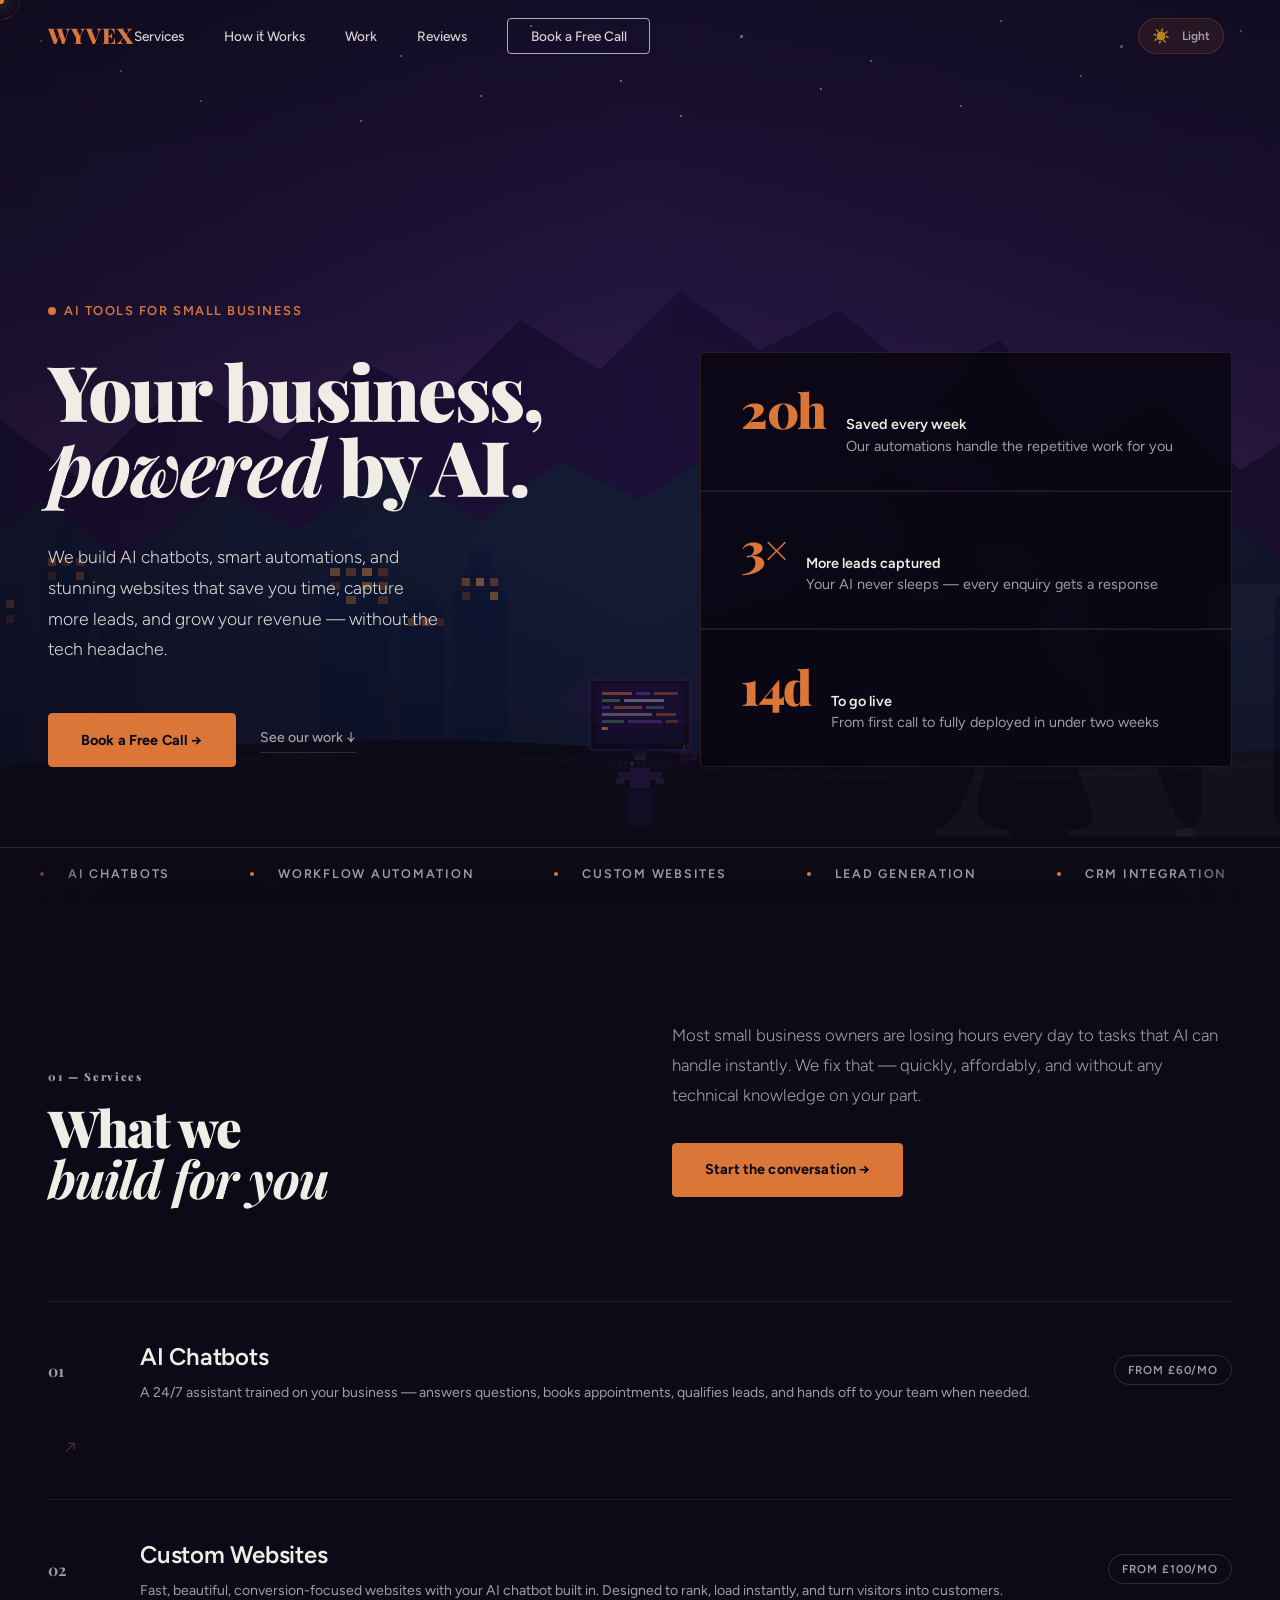
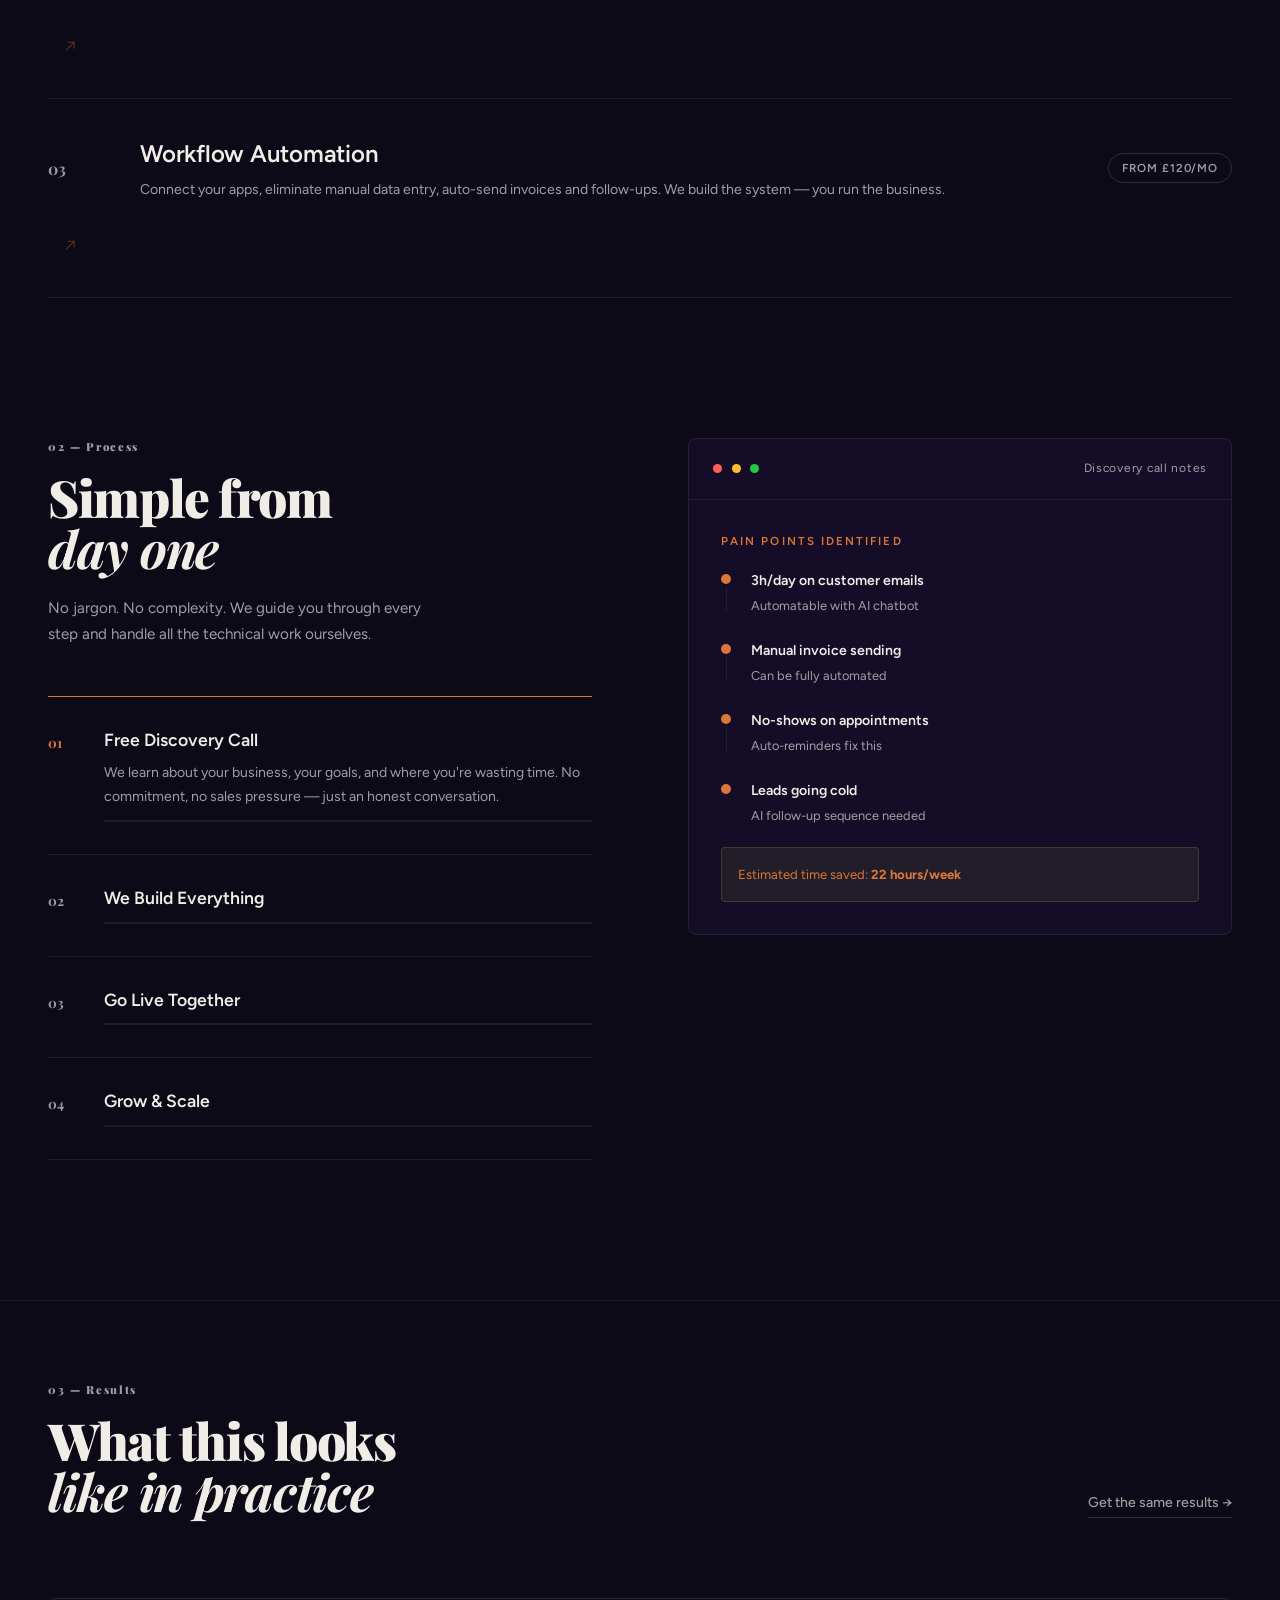
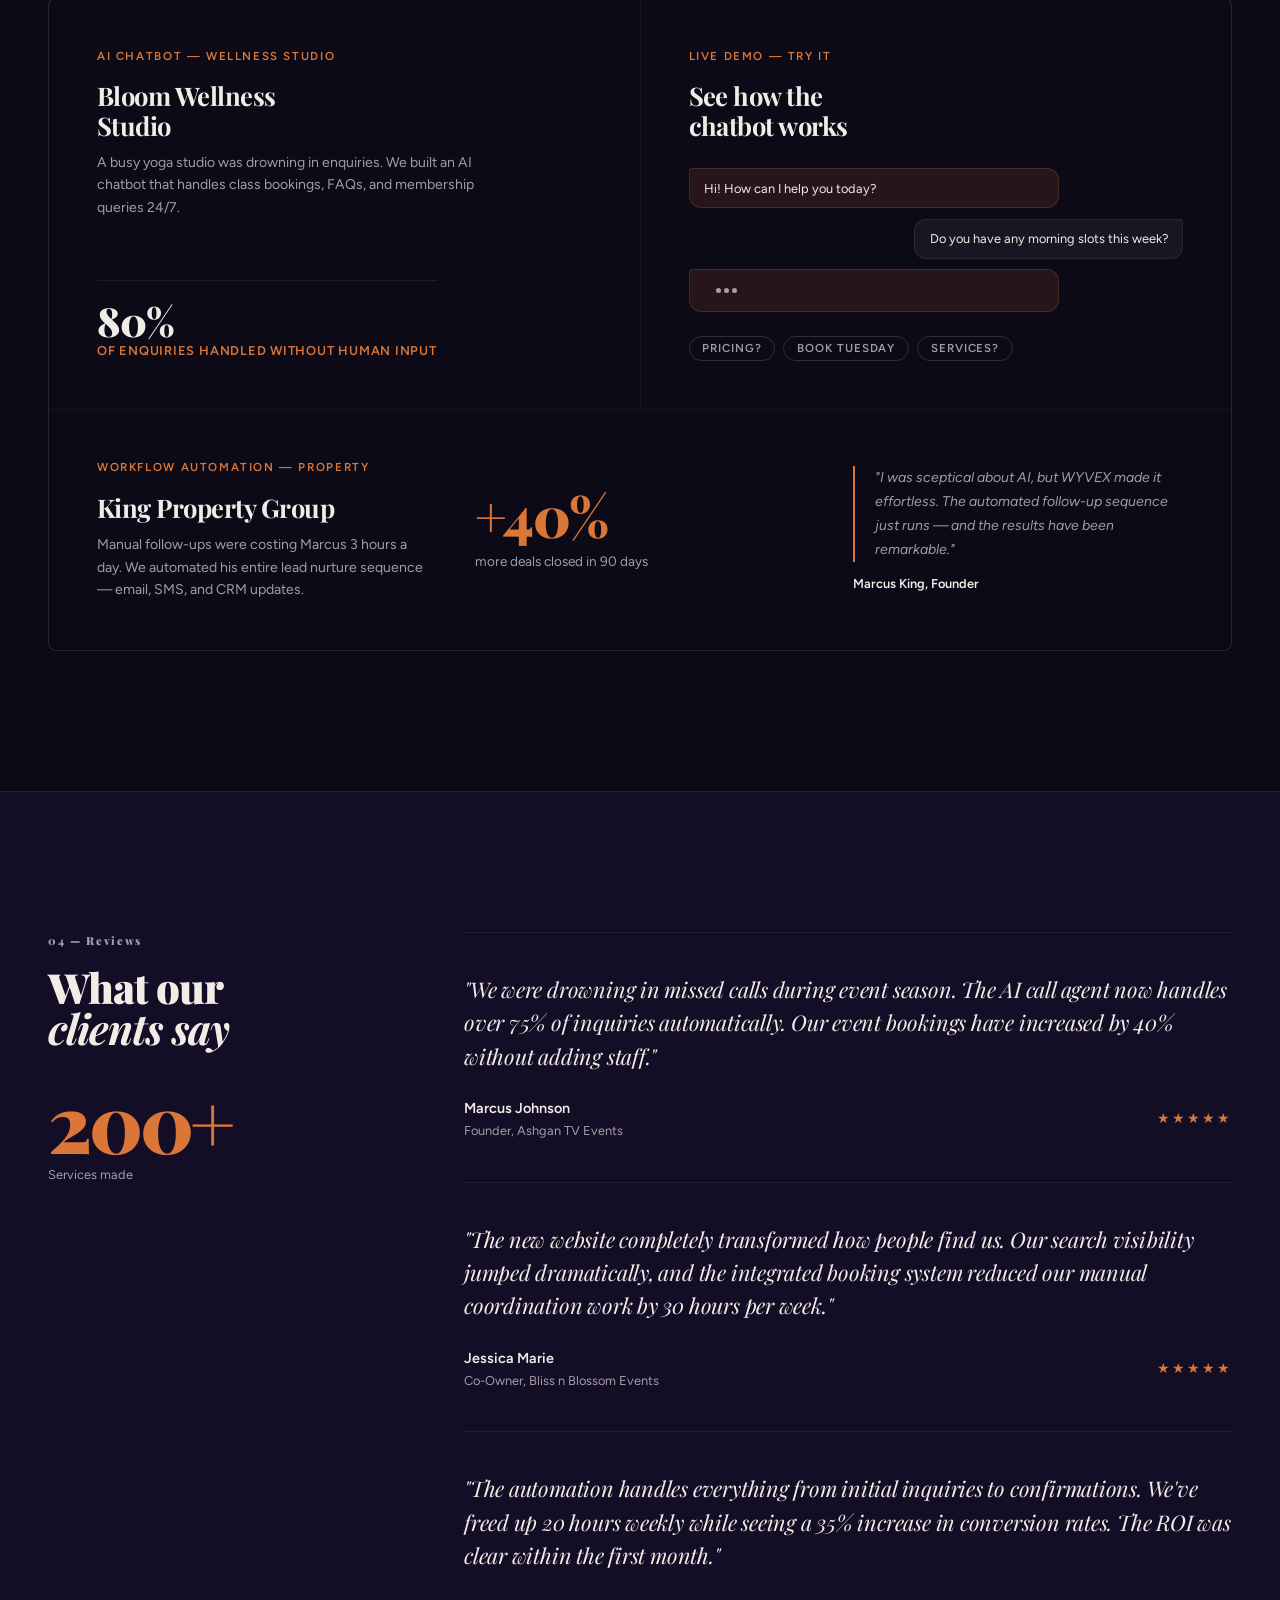
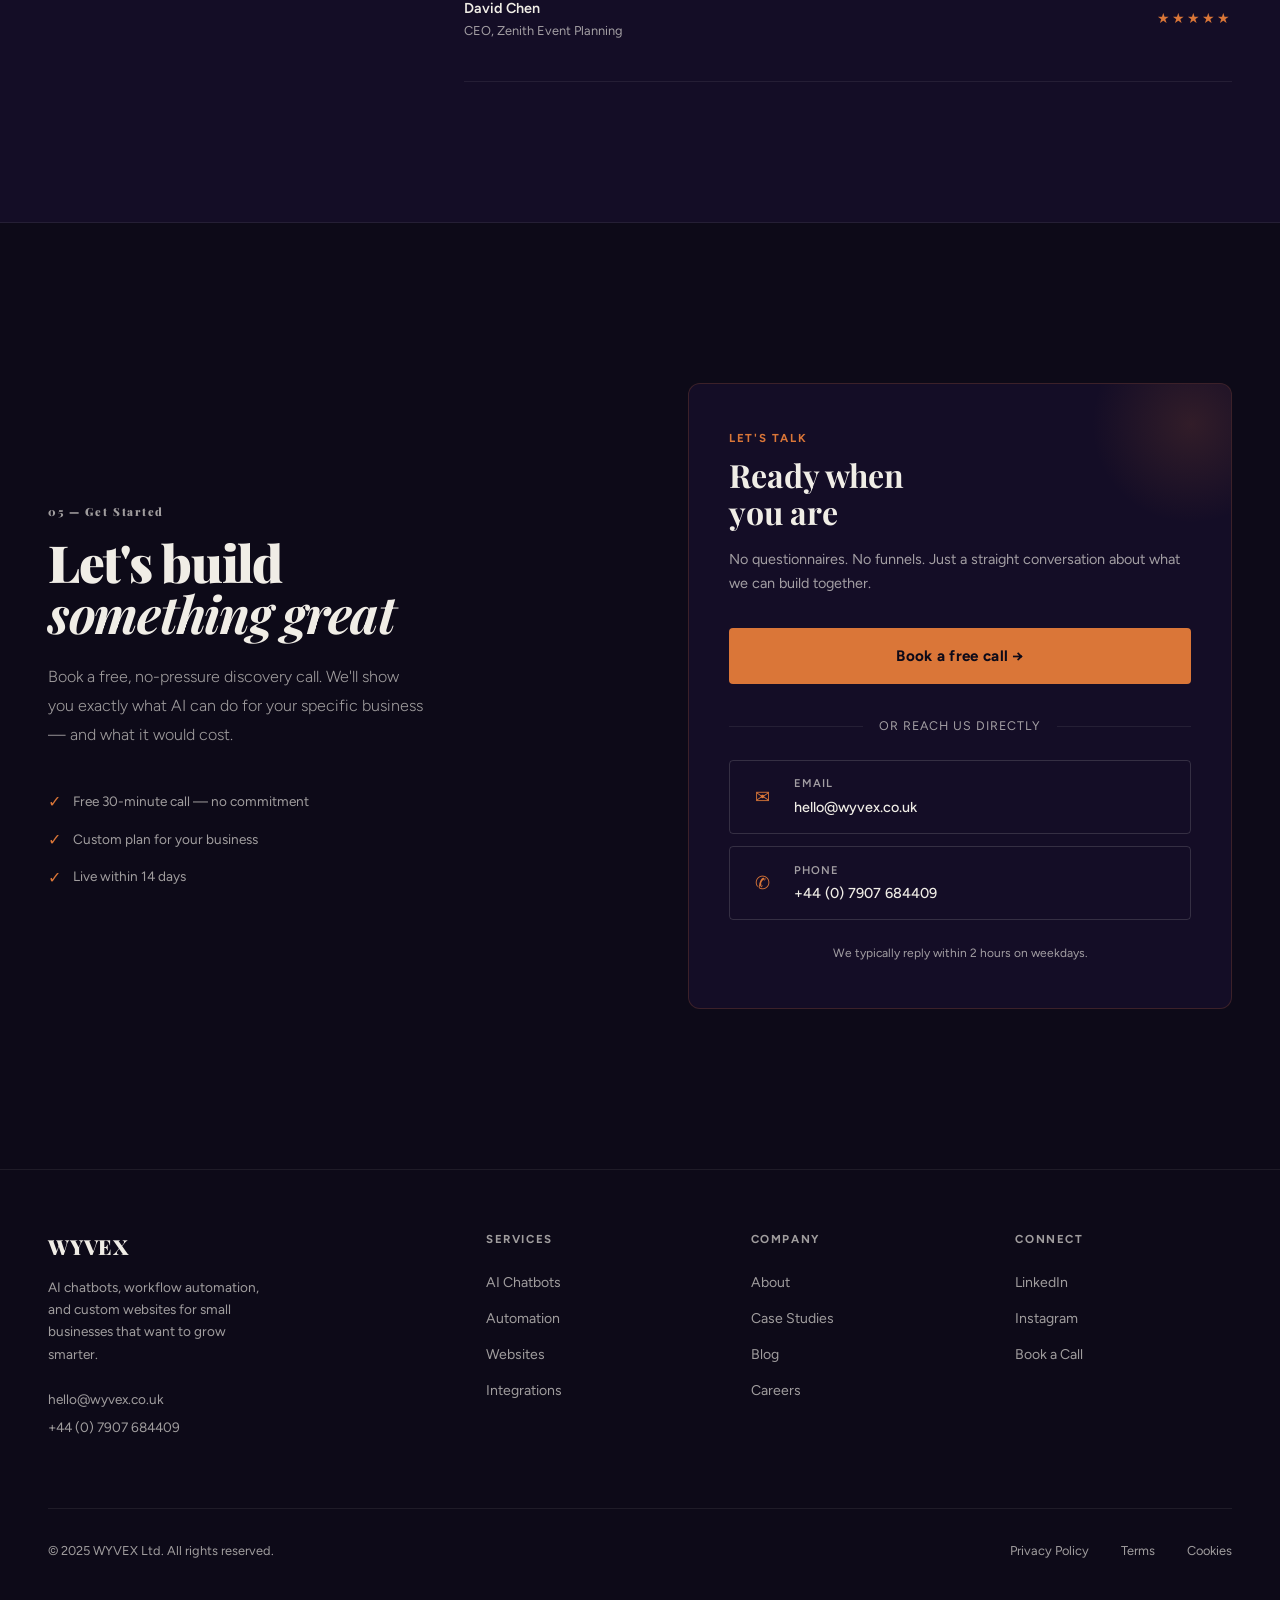
==== index.html @ bf9ba7b9 "Initial upload" ====
<!DOCTYPE html>
<html lang="en">
<head>
  <meta charset="UTF-8"/>
  <meta name="viewport" content="width=device-width, initial-scale=1.0"/>
  <title>WYVEX — AI Tools for Growing Businesses</title>
  <link rel="preconnect" href="https://fonts.googleapis.com"/>
  <link rel="preconnect" href="https://fonts.gstatic.com" crossorigin/>
  <link href="https://fonts.googleapis.com/css2?family=Playfair+Display:ital,wght@0,400;0,700;0,900;1,400;1,700&family=Figtree:wght@300;400;500;600&display=swap" rel="stylesheet"/>
  <link rel="stylesheet" href="css/style.css"/>
</head>
<body>

<!-- CURSOR -->
<div id="cursor"></div>
<div id="cursor-ring"></div>

<!-- NAV -->
<nav id="nav">
  <a href="#" class="nav-logo">WYVEX</a>
  <ul class="nav-links" id="nav-links">
    <li><a href="#services">Services</a></li>
    <li><a href="#how">How it Works</a></li>
    <li><a href="#work">Work</a></li>
    <li><a href="#testimonials">Reviews</a></li>
    <li><a href="#cta" class="nav-btn">Book a Free Call</a></li>
  </ul>
  <button class="theme-toggle" id="theme-toggle" title="Toggle light/dark theme">
    <span class="theme-toggle-icon">☀️</span>
    <span id="theme-label">Light</span>
  </button>
  <div class="nav-burger" id="burger"><span></span><span></span><span></span></div>
</nav>

<!-- ══════════ HERO ══════════ -->
<section id="hero">
  <div class="hero-main">
    <!-- Left -->
    <div class="hero-left">
      <div class="hero-kicker reveal">
        <span class="kicker-dot"></span>
        <span class="kicker-text">AI tools for small business</span>
      </div>
      <h1 class="hero-h1 reveal delay-1">
        Your business,<br>
        <em>powered</em> by AI.
      </h1>
      <p class="hero-sub reveal delay-2">
        We build AI chatbots, smart automations, and stunning websites that save you time, capture more leads, and grow your revenue — without the tech headache.
      </p>
      <div class="hero-actions reveal delay-3">
        <a href="#cta" class="btn-fill">Book a Free Call →</a>
        <a href="#work" class="btn-ghost">See our work ↓</a>
      </div>
    </div>
    <!-- Right -->
    <div class="hero-right">
      <div class="hero-bg-number">AI</div>
      <div class="hero-right-content reveal delay-2">
        <div class="hero-stat-stack">
          <div class="h-stat">
            <span class="h-stat-num lime">20h</span>
            <span class="h-stat-desc"><strong>Saved every week</strong>Our automations handle the repetitive work for you</span>
          </div>
          <div class="h-stat">
            <span class="h-stat-num">3×</span>
            <span class="h-stat-desc"><strong>More leads captured</strong>Your AI never sleeps — every enquiry gets a response</span>
          </div>
          <div class="h-stat">
            <span class="h-stat-num">14d</span>
            <span class="h-stat-desc"><strong>To go live</strong>From first call to fully deployed in under two weeks</span>
          </div>
        </div>
      </div>
    </div>
  </div>

  <!-- Ticker -->
  <div class="hero-ticker">
    <div class="ticker-track">
      <span class="ticker-item"><span class="ticker-sep"></span>AI Chatbots</span>
      <span class="ticker-item"><span class="ticker-sep"></span>Workflow Automation</span>
      <span class="ticker-item"><span class="ticker-sep"></span>Custom Websites</span>
      <span class="ticker-item"><span class="ticker-sep"></span>Lead Generation</span>
      <span class="ticker-item"><span class="ticker-sep"></span>CRM Integration</span>
      <span class="ticker-item"><span class="ticker-sep"></span>24/7 AI Support</span>
      <span class="ticker-item"><span class="ticker-sep"></span>Email Automation</span>
      <span class="ticker-item"><span class="ticker-sep"></span>Appointment Booking</span>
      <!-- duplicate for loop -->
      <span class="ticker-item"><span class="ticker-sep"></span>AI Chatbots</span>
      <span class="ticker-item"><span class="ticker-sep"></span>Workflow Automation</span>
      <span class="ticker-item"><span class="ticker-sep"></span>Custom Websites</span>
      <span class="ticker-item"><span class="ticker-sep"></span>Lead Generation</span>
      <span class="ticker-item"><span class="ticker-sep"></span>CRM Integration</span>
      <span class="ticker-item"><span class="ticker-sep"></span>24/7 AI Support</span>
      <span class="ticker-item"><span class="ticker-sep"></span>Email Automation</span>
      <span class="ticker-item"><span class="ticker-sep"></span>Appointment Booking</span>
    </div>
  </div>
</section>

<!-- ══════════ SERVICES ══════════ -->
<section id="services">
  <div class="wrap">
    <div class="services-intro">
      <div class="services-intro-text">
        <span class="s-number reveal">01 — Services</span>
        <h2 class="s-title reveal delay-1">What we<br><em>build for you</em></h2>
      </div>
      <div class="services-intro-right reveal delay-2">
        <p>Most small business owners are losing hours every day to tasks that AI can handle instantly. We fix that — quickly, affordably, and without any technical knowledge on your part.</p>
        <a href="#cta" class="btn-fill">Start the conversation →</a>
      </div>
    </div>

    <div class="services-list reveal">
      <div class="service-row">
        <span class="sr-index">01</span>
        <div class="sr-body">
          <div class="sr-name">AI Chatbots</div>
          <div class="sr-desc">A 24/7 assistant trained on your business — answers questions, books appointments, qualifies leads, and hands off to your team when needed.</div>
        </div>
        <span class="sr-tag">From £60/mo</span>
        <span class="sr-arrow">↗</span>
      </div>
      <div class="service-row">
        <span class="sr-index">02</span>
        <div class="sr-body">
          <div class="sr-name">Custom Websites</div>
          <div class="sr-desc">Fast, beautiful, conversion-focused websites with your AI chatbot built in. Designed to rank, load instantly, and turn visitors into customers.</div>
        </div>
        <span class="sr-tag">From £100/mo</span>
        <span class="sr-arrow">↗</span>
      </div>
      <div class="service-row">
        <span class="sr-index">03</span>
        <div class="sr-body">
          <div class="sr-name">Workflow Automation</div>
          <div class="sr-desc">Connect your apps, eliminate manual data entry, auto-send invoices and follow-ups. We build the system — you run the business.</div>
        </div>
        <span class="sr-tag">From £120/mo</span>
        <span class="sr-arrow">↗</span>
      </div>
    </div>
  </div>
</section>

<!-- ══════════ HOW IT WORKS ══════════ -->
<section id="how">
  <div class="wrap">
    <div class="how-grid">
      <div class="how-left">
        <span class="s-number reveal">02 — Process</span>
        <h2 class="s-title reveal delay-1">Simple from<br><em>day one</em></h2>
        <p style="margin-top:1.25rem;font-size:0.95rem;color:var(--muted);line-height:1.75;max-width:380px" class="reveal delay-2">
          No jargon. No complexity. We guide you through every step and handle all the technical work ourselves.
        </p>
        <div class="how-steps reveal delay-2">
          <div class="how-step active" data-step="0">
            <span class="hs-num">01</span>
            <div class="hs-body">
              <div class="hs-title">Free Discovery Call</div>
              <div class="hs-desc">We learn about your business, your goals, and where you're wasting time. No commitment, no sales pressure — just an honest conversation.</div>
              <div class="how-progress"><div class="how-progress-bar"></div></div>
            </div>
          </div>
          <div class="how-step" data-step="1">
            <span class="hs-num">02</span>
            <div class="hs-body">
              <div class="hs-title">We Build Everything</div>
              <div class="hs-desc">Our team designs and builds your chatbot, automations, or website — fully tailored to your brand. You don't need to touch a thing.</div>
              <div class="how-progress"><div class="how-progress-bar"></div></div>
            </div>
          </div>
          <div class="how-step" data-step="2">
            <span class="hs-num">03</span>
            <div class="hs-body">
              <div class="hs-title">Go Live Together</div>
              <div class="hs-desc">We deploy, test, and walk you through everything. You're live within two weeks — and we stay on hand for support.</div>
              <div class="how-progress"><div class="how-progress-bar"></div></div>
            </div>
          </div>
          <div class="how-step" data-step="3">
            <span class="hs-num">04</span>
            <div class="hs-body">
              <div class="hs-title">Grow & Scale</div>
              <div class="hs-desc">We monitor performance, optimise your AI, and expand your automations as your business grows. Results that compound over time.</div>
              <div class="how-progress"><div class="how-progress-bar"></div></div>
            </div>
          </div>
        </div>
      </div>

      <!-- Visual panels -->
      <div class="how-right reveal delay-3">
        <!-- Panel 0 -->
        <div class="how-visual-panel active" id="vp-0">
          <div class="hvp-top">
            <div class="hvp-dot" style="background:#ff5f57"></div>
            <div class="hvp-dot" style="background:#febc2e"></div>
            <div class="hvp-dot" style="background:#28c840"></div>
            <span class="hvp-label">Discovery call notes</span>
          </div>
          <div class="hvp-body">
            <div class="label" style="color:var(--lime)">Pain points identified</div>
            <div class="timeline">
              <div class="tl-item">
                <div class="tl-left"><div class="tl-dot"></div><div class="tl-line"></div></div>
                <div><div class="tl-title">3h/day on customer emails</div><div class="tl-sub">Automatable with AI chatbot</div></div>
              </div>
              <div class="tl-item">
                <div class="tl-left"><div class="tl-dot"></div><div class="tl-line"></div></div>
                <div><div class="tl-title">Manual invoice sending</div><div class="tl-sub">Can be fully automated</div></div>
              </div>
              <div class="tl-item">
                <div class="tl-left"><div class="tl-dot"></div><div class="tl-line"></div></div>
                <div><div class="tl-title">No-shows on appointments</div><div class="tl-sub">Auto-reminders fix this</div></div>
              </div>
              <div class="tl-item">
                <div class="tl-left"><div class="tl-dot"></div></div>
                <div><div class="tl-title">Leads going cold</div><div class="tl-sub">AI follow-up sequence needed</div></div>
              </div>
            </div>
            <div style="margin-top:auto;padding:1rem;background:rgba(200,240,74,0.07);border:1px solid rgba(200,240,74,0.15);border-radius:4px;font-size:0.82rem;color:var(--lime)">
              Estimated time saved: <strong>22 hours/week</strong>
            </div>
          </div>
        </div>

        <!-- Panel 1 -->
        <div class="how-visual-panel" id="vp-1">
          <div class="hvp-top">
            <div class="hvp-dot" style="background:#ff5f57"></div>
            <div class="hvp-dot" style="background:#febc2e"></div>
            <div class="hvp-dot" style="background:#28c840"></div>
            <span class="hvp-label">Automation workflow</span>
          </div>
          <div class="hvp-body">
            <div class="label" style="color:var(--lime)">Building your system</div>
            <div class="auto-flow">
              <div class="af-node"><span class="af-icon">📧</span><span class="af-name">New enquiry arrives</span><span class="af-status s-live">Live</span></div>
              <div class="af-arrow"></div>
              <div class="af-node"><span class="af-icon">🤖</span><span class="af-name">AI reads & categorises</span><span class="af-status s-live">Live</span></div>
              <div class="af-arrow"></div>
              <div class="af-node"><span class="af-icon">💬</span><span class="af-name">Instant reply sent</span><span class="af-status s-run">Running</span></div>
              <div class="af-arrow"></div>
              <div class="af-node"><span class="af-icon">📅</span><span class="af-name">Appointment auto-booked</span><span class="af-status s-wait">Next</span></div>
              <div class="af-arrow"></div>
              <div class="af-node"><span class="af-icon">🧾</span><span class="af-name">Invoice generated & sent</span><span class="af-status s-wait">Next</span></div>
            </div>
          </div>
        </div>

        <!-- Panel 2 -->
        <div class="how-visual-panel" id="vp-2">
          <div class="hvp-top">
            <div class="hvp-dot" style="background:#ff5f57"></div>
            <div class="hvp-dot" style="background:#febc2e"></div>
            <div class="hvp-dot" style="background:#28c840"></div>
            <span class="hvp-label">Your AI chatbot — live</span>
          </div>
          <div class="hvp-body">
            <div class="label" style="color:var(--lime);margin-bottom:0.25rem">Responding to a real visitor</div>
            <div class="mini-chat" id="launch-chat"></div>
          </div>
        </div>

        <!-- Panel 3 -->
        <div class="how-visual-panel" id="vp-3">
          <div class="hvp-top">
            <div class="hvp-dot" style="background:#ff5f57"></div>
            <div class="hvp-dot" style="background:#febc2e"></div>
            <div class="hvp-dot" style="background:#28c840"></div>
            <span class="hvp-label">Performance dashboard</span>
          </div>
          <div class="hvp-body">
            <div class="label" style="color:var(--lime)">Month 3 results</div>
            <div style="display:grid;grid-template-columns:1fr 1fr;gap:0.75rem;margin-top:0.5rem">
              <div style="padding:1.25rem;background:rgba(240,237,230,0.03);border:1px solid var(--line);border-radius:4px">
                <div style="font-family:'Playfair Display',serif;font-size:2rem;font-weight:900;line-height:1;color:var(--lime)">+43%</div>
                <div style="font-size:0.78rem;color:var(--muted);margin-top:0.3rem">Revenue growth</div>
              </div>
              <div style="padding:1.25rem;background:rgba(240,237,230,0.03);border:1px solid var(--line);border-radius:4px">
                <div style="font-family:'Playfair Display',serif;font-size:2rem;font-weight:900;line-height:1">94%</div>
                <div style="font-size:0.78rem;color:var(--muted);margin-top:0.3rem">Customer satisfaction</div>
              </div>
              <div style="padding:1.25rem;background:rgba(240,237,230,0.03);border:1px solid var(--line);border-radius:4px">
                <div style="font-family:'Playfair Display',serif;font-size:2rem;font-weight:900;line-height:1">22h</div>
                <div style="font-size:0.78rem;color:var(--muted);margin-top:0.3rem">Saved per week</div>
              </div>
              <div style="padding:1.25rem;background:rgba(240,237,230,0.03);border:1px solid var(--line);border-radius:4px">
                <div style="font-family:'Playfair Display',serif;font-size:2rem;font-weight:900;line-height:1">3×</div>
                <div style="font-size:0.78rem;color:var(--muted);margin-top:0.3rem">More leads captured</div>
              </div>
            </div>
          </div>
        </div>
      </div>
    </div>
  </div>
</section>

<!-- ══════════ WORK ══════════ -->
<section id="work">
  <div class="wrap">
    <div class="work-top">
      <div>
        <span class="s-number reveal">03 — Results</span>
        <h2 class="s-title reveal delay-1">What this looks<br><em>like in practice</em></h2>
      </div>
      <a href="#cta" class="btn-ghost reveal delay-2">Get the same results →</a>
    </div>

    <div class="work-grid reveal">
      <div class="work-card">
        <div>
          <div class="wc-category">AI Chatbot — Wellness Studio</div>
          <div class="wc-title">Bloom Wellness<br>Studio</div>
          <div class="wc-desc">A busy yoga studio was drowning in enquiries. We built an AI chatbot that handles class bookings, FAQs, and membership queries 24/7.</div>
        </div>
        <div>
          <div class="wc-result">
            <div>
              <div class="wc-result-num">80%</div>
              <div>of enquiries handled without human input</div>
            </div>
          </div>
        </div>
      </div>

      <div class="work-card">
        <div>
          <div class="wc-category">Live Demo — Try it</div>
          <div class="wc-title">See how the<br>chatbot works</div>
        </div>
        <div class="mini-chat" id="demo-chat" style="margin:1rem 0">
          <div class="mc-bubble">Hi! How can I help you today?</div>
          <div class="mc-bubble right">Do you have any morning slots this week?</div>
          <div class="mc-bubble" style="display:flex;align-items:center;gap:0.5rem;padding:0.55rem 0.9rem">
            <div class="mc-typing"><span></span><span></span><span></span></div>
          </div>
        </div>
        <div style="display:flex;gap:0.5rem;flex-wrap:wrap;margin-top:0.5rem">
          <button class="sr-tag" style="cursor:pointer;transition:all 0.2s" onclick="demoTap(this,'What are your prices?')">Pricing?</button>
          <button class="sr-tag" style="cursor:pointer;transition:all 0.2s" onclick="demoTap(this,'Book me in for Tuesday')">Book Tuesday</button>
          <button class="sr-tag" style="cursor:pointer;transition:all 0.2s" onclick="demoTap(this,'Tell me more about your services')">Services?</button>
        </div>
      </div>

      <div class="work-card full">
        <div style="display:grid;grid-template-columns:1fr 1fr 1fr;gap:3rem;align-items:center">
          <div>
            <div class="wc-category">Workflow Automation — Property</div>
            <div class="wc-title">King Property Group</div>
            <div class="wc-desc">Manual follow-ups were costing Marcus 3 hours a day. We automated his entire lead nurture sequence — email, SMS, and CRM updates.</div>
          </div>
          <div>
            <div class="wc-result-num" style="font-family:'Playfair Display',serif;font-size:3.5rem;font-weight:900;line-height:1;letter-spacing:-0.03em;color:var(--lime)">+40%</div>
            <div style="font-size:0.85rem;color:var(--muted);margin-top:0.5rem">more deals closed in 90 days</div>
          </div>
          <div>
            <div style="font-size:0.88rem;color:var(--muted);font-style:italic;line-height:1.7;border-left:2px solid var(--lime);padding-left:1.25rem">
              "I was sceptical about AI, but WYVEX made it effortless. The automated follow-up sequence just runs — and the results have been remarkable."
            </div>
            <div style="margin-top:0.75rem;font-size:0.8rem;font-weight:600">Marcus King, Founder</div>
          </div>
        </div>
      </div>
    </div>
  </div>
</section>

<!-- ══════════ TESTIMONIALS ══════════ -->
<section id="testimonials">
  <div class="wrap">
    <div class="testi-wrap">
      <div class="testi-left reveal">
        <span class="s-number">04 — Reviews</span>
        <h2 class="s-title">What our<br><em>clients say</em></h2>
        <div class="testi-count">200+</div>
        <div class="testi-count-label">Services made</div>
      </div>
      <div class="testi-right">
        <div class="testi-item reveal">
          <div class="testi-quote">"We were drowning in missed calls during event season. The AI call agent now handles over 75% of inquiries automatically. Our event bookings have increased by 40% without adding staff."</div>
          <div class="testi-meta">
            <div class="testi-person">
              <div class="testi-name">Marcus Johnson</div>
              <div class="testi-role">Founder, Ashgan TV Events</div>
            </div>
            <div class="testi-stars">★★★★★</div>
          </div>
        </div>
        <div class="testi-item reveal delay-1">
          <div class="testi-quote">"The new website completely transformed how people find us. Our search visibility jumped dramatically, and the integrated booking system reduced our manual coordination work by 30 hours per week."</div>
          <div class="testi-meta">
            <div class="testi-person">
              <div class="testi-name">Jessica Marie</div>
              <div class="testi-role">Co-Owner, Bliss n Blossom Events</div>
            </div>
            <div class="testi-stars">★★★★★</div>
          </div>
        </div>
        <div class="testi-item reveal delay-2">
          <div class="testi-quote">"The automation handles everything from initial inquiries to confirmations. We've freed up 20 hours weekly while seeing a 35% increase in conversion rates. The ROI was clear within the first month."</div>
          <div class="testi-meta">
            <div class="testi-person">
              <div class="testi-name">David Chen</div>
              <div class="testi-role">CEO, Zenith Event Planning</div>
            </div>
            <div class="testi-stars">★★★★★</div>
          </div>
        </div>
      </div>
    </div>
  </div>
</section>

<!-- ══════════ CTA ══════════ -->
<section id="cta">
  <div class="wrap">
    <div class="cta-inner">
      <div class="cta-left reveal">
        <span class="s-number">05 — Get Started</span>
        <h2 class="s-title">Let's build<br><em>something great</em></h2>
        <p>Book a free, no-pressure discovery call. We'll show you exactly what AI can do for your specific business — and what it would cost.</p>
        <div style="margin-top:2.5rem;display:flex;flex-direction:column;gap:0.75rem">
          <div style="display:flex;align-items:center;gap:0.75rem;font-size:0.85rem;color:var(--muted)">
            <span style="color:var(--lime);font-size:1rem">✓</span> Free 30-minute call — no commitment
          </div>
          <div style="display:flex;align-items:center;gap:0.75rem;font-size:0.85rem;color:var(--muted)">
            <span style="color:var(--lime);font-size:1rem">✓</span> Custom plan for your business
          </div>
          <div style="display:flex;align-items:center;gap:0.75rem;font-size:0.85rem;color:var(--muted)">
            <span style="color:var(--lime);font-size:1rem">✓</span> Live within 14 days
          </div>
        </div>
      </div>

      <div class="cta-panel reveal delay-2">
        <div class="cp-eyebrow">Let's talk</div>
        <div class="cp-headline">Ready when<br>you are</div>
        <p class="cp-body">No questionnaires. No funnels. Just a straight conversation about what we can build together.</p>
        <a href="mailto:hello@wyvex.co.uk?subject=Free%20Discovery%20Call" class="cp-cta">Book a free call →</a>
        <div class="cp-divider"><span>or reach us directly</span></div>
        <div class="cp-contacts">
          <a href="mailto:hello@wyvex.co.uk" class="cp-row">
            <span class="cp-icon">✉</span>
            <div class="cp-detail">
              <div class="cp-detail-label">Email</div>
              <div class="cp-detail-val">hello@wyvex.co.uk</div>
            </div>
          </a>
          <a href="tel:+447907684409" class="cp-row">
            <span class="cp-icon">✆</span>
            <div class="cp-detail">
              <div class="cp-detail-label">Phone</div>
              <div class="cp-detail-val">+44 (0) 7907 684409</div>
            </div>
          </a>
        </div>
        <div class="cp-note">We typically reply within 2 hours on weekdays.</div>
      </div>
    </div>
  </div>
</section>

<!-- ══════════ FOOTER ══════════ -->
<footer>
  <div class="wrap">
    <div class="footer-grid">
      <div>
        <div class="fg-logo">WYVEX</div>
        <div class="fg-desc">AI chatbots, workflow automation, and custom websites for small businesses that want to grow smarter.</div>
        <div class="fg-contact">
          <a href="mailto:hello@wyvex.co.uk">hello@wyvex.co.uk</a>
          <a href="tel:+447907684409">+44 (0) 7907 684409</a>
        </div>
      </div>
      <div>
        <div class="fc-head">Services</div>
        <ul class="fc-links">
          <li><a href="chatbots.html">AI Chatbots</a></li>
          <li><a href="automation.html">Automation</a></li>
          <li><a href="websites.html">Websites</a></li>
          <li><a href="integrations.html">Integrations</a></li>
        </ul>
      </div>
      <div>
        <div class="fc-head">Company</div>
        <ul class="fc-links">
          <li><a href="about.html">About</a></li>
          <li><a href="case-studies.html">Case Studies</a></li>
          <li><a href="blog.html">Blog</a></li>
          <li><a href="careers.html">Careers</a></li>
        </ul>
      </div>
      <div>
        <div class="fc-head">Connect</div>
        <ul class="fc-links">
          <li><a href="https://www.linkedin.com/in/alli-ashiru-757749340/">LinkedIn</a></li>
          <li><a href="https://www.instagram.com/wyvex_hq/">Instagram</a></li>
          <li><a href="#cta">Book a Call</a></li>
        </ul>
      </div>
    </div>
    <div class="footer-bottom">
      <span>© 2025 WYVEX Ltd. All rights reserved.</span>
      <div class="footer-bottom-links">
        <a href="privacy-policy.html">Privacy Policy</a>
        <a href="terms.html">Terms</a>
        <a href="cookies.html">Cookies</a>
      </div>
    </div>
  </div>
</footer>

<script src="js/script.js"></script>
</body>
</html>
---- css/style.css ----
/* ─── RESET ─────────────────────────────────── */
*,*::before,*::after{box-sizing:border-box;margin:0;padding:0}
html{scroll-behavior:smooth;font-size:16px}
body{
  font-family:'Figtree',sans-serif;
  background:var(--ink);
  color:var(--paper);
  line-height:1.6;
  overflow-x:hidden;
  cursor:none;
  transition:background 0.4s ease,color 0.4s ease;
}
a{color:inherit;text-decoration:none}
button{font-family:inherit;cursor:none;border:none;outline:none}
img{max-width:100%;display:block}

/* ─── CUSTOM CURSOR ─────────────────────────── */
#cursor{
  position:fixed;width:8px;height:8px;
  background:var(--cursor-dot);
  border-radius:50%;
  pointer-events:none;z-index:9999;
  transform:translate(-50%,-50%);
  transition:transform 0.08s ease,width 0.25s ease,height 0.25s ease,background 0.25s ease;
  box-shadow:0 0 14px var(--cursor-dot),inset 0 0 3px rgba(255,255,255,0.4);
  filter:drop-shadow(0 0 3px rgba(0,0,0,0.25));
}
#cursor-ring{
  position:fixed;width:40px;height:40px;
  pointer-events:none;z-index:9998;
  transform:translate(-50%,-50%);
  transition:transform 0.2s cubic-bezier(0.25,0.46,0.45,0.94),width 0.25s ease,height 0.25s ease,opacity 0.2s ease;
  opacity:0.7;
  background:conic-gradient(
    from 0deg at 50% 50%,
    var(--cursor-ring) 0deg,
    var(--cursor-ring) 6deg,
    transparent 6deg,
    transparent 10deg,
    var(--cursor-ring) 10deg,
    var(--cursor-ring) 16deg,
    transparent 16deg,
    transparent 20deg,
    var(--cursor-ring) 20deg,
    var(--cursor-ring) 26deg,
    transparent 26deg,
    transparent 30deg,
    var(--cursor-ring) 30deg,
    var(--cursor-ring) 36deg,
    transparent 36deg,
    transparent 40deg,
    var(--cursor-ring) 40deg,
    var(--cursor-ring) 46deg,
    transparent 46deg,
    transparent 50deg,
    var(--cursor-ring) 50deg,
    var(--cursor-ring) 56deg,
    transparent 56deg,
    transparent 60deg,
    var(--cursor-ring) 60deg,
    var(--cursor-ring) 66deg,
    transparent 66deg,
    transparent 70deg,
    var(--cursor-ring) 70deg,
    var(--cursor-ring) 76deg,
    transparent 76deg,
    transparent 80deg,
    var(--cursor-ring) 80deg,
    var(--cursor-ring) 86deg,
    transparent 86deg,
    transparent 90deg,
    transparent 90deg
  );
  border:1px solid rgba(218,118,56,0.2);
  border-radius:50%;
}
body:hover #cursor-ring{opacity:1}
.cursor-grow{width:56px!important;height:56px!important;opacity:1!important}
.cursor-dot-big{width:12px!important;height:12px!important;background:var(--cursor-dot-hover);box-shadow:0 0 16px var(--cursor-dot-hover),inset 0 0 4px rgba(255,255,255,0.4)!important}

/* ─── CSS VARIABLES ─────────────────────────── */
:root{
  --ink:#0D0A18;
  --paper:#F0EDE6;
  --accent:#DA7638;
  --accent-dark:#B85C20;
  --accent-glow:rgba(218,118,56,0.35);
  --lime:#DA7638;
  --lime-dark:#B85C20;
  --mid:#160E28;
  --line:rgba(240,237,230,0.08);
  --line2:rgba(240,237,230,0.15);
  --muted:rgba(240,237,230,0.65);
  --purple:#7E4BC4;
  --code-green:#5A9E6A;
  --radius:4px;
  --ease:cubic-bezier(0.23,1,0.32,1);
  --cursor-dot:#DA7638;
  --cursor-ring:rgba(218,118,56,0.5);
  --cursor-dot-hover:#F4A04A;
}

/* Light/warm theme — golden afternoon version */
:root[data-theme="light"]{
  --ink:#F7EFD8;
  --paper:#2A1A0A;
  --accent:#9E4A10;
  --accent-dark:#7A3508;
  --accent-glow:rgba(158,74,16,0.25);
  --lime:#9E4A10;
  --lime-dark:#7A3508;
  --mid:#EDE4CC;
  --line:rgba(42,26,10,0.1);
  --line2:rgba(42,26,10,0.18);
  --muted:rgba(42,26,10,0.6);
  --purple:#6B3A9E;
  --code-green:#2E7D32;
  --cursor-dot:#9E4A10;
  --cursor-ring:rgba(158,74,16,0.4);
  --cursor-dot-hover:#7A3508;
}

/* ─── FIREWATCH ACCENTS ─────────────────────── */
/* Warm glow on any element using --lime (now amber) */
.kicker-dot{background:var(--accent)!important}
.kicker-text{color:var(--accent)!important}

/* Warm horizontal rule style */
.s-divider{
  width:100%;height:1px;
  background:linear-gradient(to right, transparent, var(--line2), transparent);
}

/* Warm tinted code/stat panel backgrounds */
.h-stat{
  background:rgba(10,7,20,0.92)!important;
  backdrop-filter:blur(12px);
  border-color:rgba(218,118,56,0.18)!important;
}
:root[data-theme="light"] .h-stat{
  background:rgba(237,228,204,0.85)!important;
  backdrop-filter:blur(8px);
  border-color:rgba(158,74,16,0.2)!important;
}

/* Section warm tint */
#services, #how, #work, #cta{
  background:var(--ink);
}

/* How visual panel warm feel */
.how-visual-panel{
  background:rgba(22,14,40,0.98)!important;
}
:root[data-theme="light"] .how-visual-panel{
  background:rgba(237,228,204,0.95)!important;
}

/* Work grid join lines with warm tint */
.work-grid{
  background:rgba(218,118,56,0.08)!important;
}

/* CTA panel warm bg */
.cta-panel{
  background:rgba(22,14,40,0.9)!important;
  border-color:rgba(218,118,56,0.2)!important;
}
:root[data-theme="light"] .cta-panel{
  background:rgba(237,228,204,0.8)!important;
  border-color:rgba(158,74,16,0.2)!important;
}

/* Testimonials warm bg */
#testimonials{
  background:rgba(22,14,40,0.95)!important;
}
:root[data-theme="light"] #testimonials{
  background:rgba(237,228,204,0.5)!important;
}

/* Theme toggle warm style */
.theme-toggle{
  background:rgba(218,118,56,0.1)!important;
  border-color:rgba(218,118,56,0.2)!important;
}
.theme-toggle:hover{
  background:rgba(218,118,56,0.2)!important;
  border-color:var(--accent)!important;
  color:var(--paper)!important;
}

/* ─── TYPOGRAPHY ────────────────────────────── */
.display{
  font-family:'Playfair Display',serif;
  font-weight:900;
  line-height:1.0;
  letter-spacing:-0.02em;
}
.display-italic{
  font-family:'Playfair Display',serif;
  font-style:italic;
  font-weight:700;
  line-height:1.05;
}
.label{
  font-size:0.72rem;
  font-weight:600;
  letter-spacing:0.18em;
  text-transform:uppercase;
  color:var(--muted);
}

/* ─── LAYOUT ────────────────────────────────── */
.wrap{max-width:1280px;margin:0 auto;padding:0 48px}
@media(max-width:768px){.wrap{padding:0 24px}}

/* ─── NAV ───────────────────────────────────── */
nav{
  position:fixed;top:0;left:0;right:0;z-index:100;
  padding:0 48px;height:72px;
  display:flex;align-items:center;justify-content:space-between;
  border-bottom:1px solid transparent;
  transition:border-color 0.4s ease,background 0.4s ease,backdrop-filter 0.4s ease;
}
nav.stuck{
  border-color:var(--line);
  background:rgba(13,10,24,0.92);
  backdrop-filter:blur(20px);
}
:root[data-theme="light"] nav.stuck{
  background:rgba(245,245,245,0.92);
}
.theme-toggle{
  display:flex;align-items:center;gap:0.75rem;
  padding:0.5rem 0.8rem;
  background:rgba(200,240,74,0.1);
  border:1px solid var(--line2);
  border-radius:99px;
  cursor:pointer;
  font-size:0.75rem;
  font-weight:600;
  color:var(--muted);
  transition:all 0.3s ease;
  margin-left:auto;
  margin-right:0.5rem;
}
.theme-toggle:hover{
  background:rgba(200,240,74,0.2);
  border-color:var(--lime);
  color:var(--paper);
}
.theme-toggle-icon{
  font-size:0.9rem;
}
.nav-logo{
  font-family:'Playfair Display',serif;
  font-weight:900;font-size:1.35rem;
  letter-spacing:0.05em;color:var(--accent);
}
.nav-links{display:flex;align-items:center;gap:2.5rem;list-style:none}
.nav-links a{
  font-size:0.85rem;font-weight:500;color:rgba(240,237,230,0.88);
  transition:color 0.2s ease;
}
.nav-links a:hover{color:#fff}
.nav-btn{
  padding:0.55rem 1.4rem;
  border:1px solid rgba(240,237,230,0.7);
  border-radius:var(--radius);
  font-size:0.82rem;font-weight:600;
  color:rgba(240,237,230,0.9);
  background:transparent;
  transition:background 0.2s ease,color 0.2s ease,border-color 0.2s ease;
}
.nav-btn:hover{background:var(--paper);color:var(--ink)}
.nav-burger{display:none;flex-direction:column;gap:6px;padding:4px}
.nav-burger span{display:block;width:24px;height:1px;background:var(--paper);transition:transform 0.3s ease,opacity 0.3s ease}

/* ─── HERO ──────────────────────────────────── */
#hero{
  min-height:100vh;
  display:grid;
  grid-template-rows:1fr auto;
  padding-top:72px;
  position:relative;
  overflow:hidden;
  background:url('../images/hero-bg.svg') center center / cover no-repeat;
}
/* Overlay so text stays crisp on top of the illustration */
#hero::before{
  content:'';
  position:absolute;inset:0;
  background:
    linear-gradient(to bottom, rgba(13,10,24,0.45) 0%, rgba(13,10,24,0.2) 60%, rgba(13,10,24,0.7) 100%),
    linear-gradient(to right, rgba(13,10,24,0.55) 0%, transparent 50%, rgba(13,10,24,0.4) 100%);
  pointer-events:none;z-index:0;
}
#hero > *{position:relative;z-index:1;}
.hero-main{
  display:grid;
  grid-template-columns:1fr 1fr;
  align-items:end;
  padding:0 48px;
  padding-top:80px;
  padding-bottom:0;
}
.hero-left{padding-bottom:80px}
.hero-kicker{
  display:inline-flex;align-items:center;gap:0.5rem;
  margin-bottom:2rem;
}
.kicker-dot{width:8px;height:8px;border-radius:50%;background:var(--accent)}
.kicker-text{font-size:0.8rem;font-weight:600;letter-spacing:0.12em;text-transform:uppercase;color:var(--accent)}
.hero-h1{
  font-family:'Playfair Display',serif;
  font-weight:900;
  font-size:clamp(3.5rem,6vw,6rem);
  line-height:0.97;
  letter-spacing:-0.025em;
  margin-bottom:2.5rem;
}
.hero-h1 em{font-style:italic;font-weight:700}
.hero-sub{
  font-size:1.1rem;font-weight:300;
  color:rgba(240,237,230,0.9);
  max-width:400px;line-height:1.75;
  margin-bottom:3rem;
}
.hero-actions{display:flex;align-items:center;gap:1.5rem;flex-wrap:wrap}
.btn-fill{
  display:inline-flex;align-items:center;gap:0.5rem;
  padding:0.9rem 2rem;
  background:var(--lime);color:var(--ink);
  border:1px solid var(--lime);
  border-radius:var(--radius);
  font-size:0.9rem;font-weight:700;
  transition:background 0.2s ease,transform 0.2s ease;
  letter-spacing:0.01em;
}
.btn-fill:hover{background:var(--lime-dark);border-color:var(--lime-dark);transform:translateY(-2px)}
.btn-ghost{
  display:inline-flex;align-items:center;gap:0.5rem;
  font-size:0.88rem;font-weight:500;
  color:var(--muted);
  border-bottom:1px solid var(--line2);
  padding-bottom:2px;
  transition:color 0.2s ease,border-color 0.2s ease;
}
.btn-ghost:hover{color:var(--paper);border-color:var(--muted)}

.hero-right{
  position:relative;
  height:100%;
  min-height:520px;
  display:flex;align-items:flex-end;
}
/* Big rotated number background */
.hero-bg-number{
  position:absolute;
  right:-60px;bottom:-20px;
  font-family:'Playfair Display',serif;
  font-weight:900;font-size:28vw;line-height:1;
  color:rgba(240,237,230,0.03);
  user-select:none;pointer-events:none;
  letter-spacing:-0.05em;
}
.hero-right-content{
  position:relative;z-index:1;
  width:100%;
  padding:0 0 80px 60px;
}
.hero-stat-stack{display:flex;flex-direction:column;gap:1px}
.h-stat{
  padding:2rem 2.5rem;
  border:1px solid var(--line);
  border-bottom:none;
  display:flex;align-items:baseline;gap:1.25rem;
  transition:border-color 0.3s ease,background 0.3s ease;
}
.h-stat:first-child{border-radius:var(--radius) var(--radius) 0 0}
.h-stat:last-child{border-bottom:1px solid var(--line);border-radius:0 0 var(--radius) var(--radius)}
.h-stat:hover{background:rgba(240,237,230,0.03);border-color:var(--line2)}
.h-stat-num{color:var(--accent);
  font-family:'Playfair Display',serif;
  font-weight:900;font-size:3rem;line-height:1;
  letter-spacing:-0.03em;
}
.h-stat-num.lime{color:var(--accent)}
.h-stat-desc{font-size:0.9rem;font-weight:400;color:var(--muted);line-height:1.5}
.h-stat-desc strong{color:var(--paper);font-weight:600;display:block}

/* Ticker tape */
.hero-ticker{
  border-top:1px solid rgba(218,118,56,0.25);
  padding:1rem 0;
  overflow:hidden;position:relative;
  background:rgba(13,10,24,0.6);
  backdrop-filter:blur(8px);
}
.hero-ticker::before,.hero-ticker::after{
  content:'';position:absolute;top:0;bottom:0;width:100px;z-index:2;
}
.hero-ticker::before{left:0;background:linear-gradient(90deg,rgba(13,10,24,0.9),transparent)}
.hero-ticker::after{right:0;background:linear-gradient(270deg,rgba(13,10,24,0.9),transparent)}
.ticker-track{
  display:flex;gap:0;
  animation:ticker 28s linear infinite;
  width:max-content;
}
@keyframes ticker{from{transform:translateX(0)}to{transform:translateX(-50%)}}
.ticker-item{
  display:inline-flex;align-items:center;gap:1.5rem;
  padding:0 2.5rem;
  font-size:0.78rem;font-weight:600;letter-spacing:0.14em;text-transform:uppercase;
  color:var(--muted);white-space:nowrap;
}
.ticker-sep{width:4px;height:4px;border-radius:50%;background:var(--accent);flex-shrink:0}

/* ─── SECTION SHARED ────────────────────────── */
section{position:relative}
.s-head{margin-bottom:5rem}
.s-number{
  font-family:'Playfair Display',serif;
  font-weight:900;font-size:0.7rem;
  color:var(--muted);letter-spacing:0.15em;
  margin-bottom:1rem;display:block;
}
.s-title{
  font-family:'Playfair Display',serif;
  font-weight:900;
  font-size:clamp(2.4rem,4vw,3.8rem);
  line-height:1.0;letter-spacing:-0.025em;
}
.s-title em{font-style:italic;font-weight:700}
.s-divider{
  width:100%;height:1px;
  background:var(--line);
}

/* ─── SERVICES ──────────────────────────────── */
#services{padding:120px 0 0}
.services-intro{
  display:grid;grid-template-columns:1fr 1fr;
  gap:4rem;align-items:end;
  margin-bottom:6rem;
}
.services-intro-text{}
.services-intro-right{
  padding-bottom:0.5rem;
}
.services-intro-right p{
  font-size:1.05rem;font-weight:300;
  color:var(--muted);
  line-height:1.8;margin-bottom:2rem;
}
.services-list{border-top:1px solid var(--line)}
.service-row{
  display:grid;
  grid-template-columns:60px 1fr auto;
  align-items:center;
  gap:2rem;
  padding:2.25rem 0;
  border-bottom:1px solid var(--line);
  cursor:default;
  transition:background 0.25s ease;
  position:relative;
  overflow:hidden;
}
.service-row::before{
  content:'';position:absolute;left:0;top:0;bottom:0;
  width:0;background:rgba(218,118,56,0.06);
  transition:width 0.35s var(--ease);
}
.service-row:hover::before{width:100%}
.service-row:hover .sr-arrow{transform:translateX(4px) rotate(-45deg);opacity:1}
.sr-index{
  font-family:'Playfair Display',serif;
  font-weight:700;font-size:1rem;
  color:var(--muted);
}
.sr-body{}
.sr-name{
  font-size:1.5rem;font-weight:600;
  letter-spacing:-0.01em;margin-bottom:0.35rem;
  transition:color 0.2s ease;
}
.service-row:hover .sr-name{color:var(--accent)}
.sr-desc{font-size:0.88rem;color:var(--muted);font-weight:400;line-height:1.55}
.sr-tag{
  padding:0.3rem 0.8rem;
  border:1px solid var(--line2);
  border-radius:99px;
  font-size:0.72rem;font-weight:600;
  letter-spacing:0.08em;text-transform:uppercase;
  color:var(--muted);white-space:nowrap;
  transition:border-color 0.2s ease,color 0.2s ease,background 0.2s ease;
  background:transparent;
}
.sr-tag:hover{
  background:rgba(218,118,56,0.1);
  border-color:var(--accent);
  color:var(--accent);
}
.service-row:hover .sr-tag{border-color:var(--accent);color:var(--accent)}
:root[data-theme="light"] .sr-tag:hover{
  background:rgba(158,74,16,0.1);
}
.sr-arrow{
  font-size:1.1rem;margin-left:1rem;
  opacity:0.3;color:var(--accent);
  transition:transform 0.25s ease,opacity 0.25s ease;
  display:inline-block;
}

/* ─── HOW ───────────────────────────────────── */
#how{padding:140px 0}
.how-grid{
  display:grid;
  grid-template-columns:1fr 1fr;
  gap:6rem;align-items:start;
}
.how-left{}
.how-steps{margin-top:3rem;display:flex;flex-direction:column}
.how-step{
  padding:2rem 0;
  border-top:1px solid var(--line);
  display:grid;grid-template-columns:32px 1fr;gap:1.5rem;
  align-items:start;
  cursor:pointer;
  transition:border-color 0.3s ease;
}
.how-step:last-child{border-bottom:1px solid var(--line)}
.how-step.active{border-top-color:var(--accent)}
.hs-num{
  font-family:'Playfair Display',serif;font-weight:700;
  font-size:0.85rem;color:var(--muted);padding-top:3px;
}
.how-step.active .hs-num{color:var(--accent)}
.hs-body{}
.hs-title{
  font-size:1.1rem;font-weight:600;margin-bottom:0;
  line-height:1.3;
  transition:color 0.2s ease;
}
.how-step.active .hs-title{color:var(--paper)}
.hs-desc{
  font-size:0.88rem;color:var(--muted);
  line-height:1.65;
  max-height:0;overflow:hidden;
  transition:max-height 0.4s var(--ease),margin-top 0.3s ease,opacity 0.3s ease;
  opacity:0;margin-top:0;
}
.how-step.active .hs-desc{max-height:120px;margin-top:0.6rem;opacity:1}

/* Progress bar */
.how-progress{
  height:2px;background:var(--line);margin-top:0.75rem;
  border-radius:99px;overflow:hidden;
}
.how-progress-bar{
  height:100%;background:var(--accent);
  width:0;border-radius:99px;
  transition:width 4s linear;
}
.how-step.active .how-progress-bar{width:100%}

.how-right{
  position:sticky;top:120px;
}
.how-visual-panel{
  background:var(--mid);
  border:1px solid var(--line);
  border-radius:8px;
  overflow:hidden;
  min-height:400px;
  display:none;flex-direction:column;
}
.how-visual-panel.active{display:flex}
.hvp-top{
  padding:1.25rem 1.5rem;
  border-bottom:1px solid var(--line);
  display:flex;align-items:center;gap:0.6rem;
}
.hvp-dot{width:9px;height:9px;border-radius:50%}
.hvp-label{margin-left:auto;font-size:0.75rem;color:var(--muted);letter-spacing:0.06em}
.hvp-body{padding:2rem;flex:1;display:flex;flex-direction:column;gap:1.25rem}

/* Timeline visual */
.timeline{display:flex;flex-direction:column;gap:0}
.tl-item{
  display:flex;gap:1.25rem;align-items:flex-start;
  position:relative;padding-bottom:1.5rem;
}
.tl-item:last-child{padding-bottom:0}
.tl-left{display:flex;flex-direction:column;align-items:center;gap:0}
.tl-dot{
  width:10px;height:10px;border-radius:50%;
  background:var(--accent);flex-shrink:0;margin-top:4px;
}
.tl-line{width:1px;flex:1;background:var(--line);min-height:24px;margin-top:3px}
.tl-item:last-child .tl-line{display:none}
.tl-title{font-size:0.88rem;font-weight:600;margin-bottom:0.2rem}
.tl-sub{font-size:0.8rem;color:var(--muted)}

/* Automation flow */
.auto-flow{display:flex;flex-direction:column;gap:0.5rem}
.af-node{
  display:flex;align-items:center;gap:0.9rem;
  padding:0.9rem 1.1rem;
  background:rgba(240,237,230,0.03);
  border:1px solid var(--line);
  border-radius:var(--radius);
  font-size:0.85rem;font-weight:500;
}
.af-icon{font-size:1rem;width:24px;text-align:center}
.af-name{flex:1}
.af-status{
  font-size:0.7rem;font-weight:700;letter-spacing:0.08em;text-transform:uppercase;
  padding:0.2rem 0.55rem;border-radius:3px;
}
.s-live{background:rgba(218,118,56,0.12);color:var(--accent)}
.s-run{background:rgba(251,191,36,0.12);color:#fbbf24;animation:blink 1.5s ease-in-out infinite}
.s-wait{background:rgba(240,237,230,0.05);color:var(--muted)}
@keyframes blink{0%,100%{opacity:1}50%{opacity:0.3}}
.af-arrow{
  height:16px;display:flex;align-items:center;justify-content:center;
  padding-left:1.1rem;
}
.af-arrow::before{content:'↓';font-size:0.75rem;color:var(--line2)}

/* ─── WORK / PORTFOLIO ──────────────────────── */
#work{
  padding:0 0 140px;
  border-top:1px solid var(--line);
}
.work-top{
  display:flex;justify-content:space-between;align-items:flex-end;
  padding:80px 0 5rem;
}
.work-grid{
  display:grid;
  grid-template-columns:1fr 1fr;
  gap:1px;
  background:var(--line);
  border:1px solid var(--line);
  border-radius:8px;
  overflow:hidden;
}
.work-card{
  background:var(--ink);
  padding:3rem;
  position:relative;overflow:hidden;
  min-height:320px;
  display:flex;flex-direction:column;justify-content:space-between;
  transition:background 0.35s ease;
}
.work-card:hover{background:var(--mid)}
.work-card.full{grid-column:1/-1;min-height:220px}
.wc-category{
  font-size:0.72rem;font-weight:600;letter-spacing:0.14em;
  text-transform:uppercase;color:var(--accent);
  margin-bottom:1rem;
}
.wc-title{
  font-family:'Playfair Display',serif;
  font-weight:700;font-size:1.6rem;
  letter-spacing:-0.02em;line-height:1.15;
  margin-bottom:0.75rem;
}
.wc-desc{font-size:0.88rem;color:var(--muted);max-width:380px;line-height:1.6}
.wc-result{
  display:inline-flex;align-items:center;gap:0.6rem;
  margin-top:2rem;
  font-size:0.8rem;font-weight:600;letter-spacing:0.06em;
  text-transform:uppercase;color:var(--lime);
  border-top:1px solid var(--line);
  padding-top:1.25rem;
}
.wc-result-num{
  font-family:'Playfair Display',serif;
  font-size:2.5rem;font-weight:900;
  letter-spacing:-0.03em;line-height:1;
  color:var(--paper);
}

/* Chat demo in work card */
.mini-chat{display:flex;flex-direction:column;gap:0.65rem}
.mc-bubble{
  display:inline-flex;max-width:75%;
  padding:0.6rem 0.9rem;
  font-size:0.8rem;line-height:1.5;
  border-radius:3px 12px 12px 12px;
  background:rgba(218,118,56,0.12);
  border:1px solid rgba(218,118,56,0.2);
  color:var(--paper);
}
.mc-bubble.right{
  margin-left:auto;
  border-radius:12px 3px 12px 12px;
  background:rgba(240,237,230,0.05);
  border-color:var(--line);
  color:var(--paper);
}
:root[data-theme="light"] .mc-bubble{
  background:rgba(158,74,16,0.1);
  border-color:rgba(158,74,16,0.2);
  color:#2A1A0A;
}
:root[data-theme="light"] .mc-bubble.right{
  background:rgba(42,26,10,0.06);
  border-color:rgba(42,26,10,0.12);
  color:#2A1A0A;
}
.mc-typing{display:flex;gap:3px;align-items:center;padding:0.55rem 0.75rem;width:fit-content}
.mc-typing span{
  width:5px;height:5px;border-radius:50%;
  background:var(--muted);
  animation:type 1.2s ease-in-out infinite;
}
.mc-typing span:nth-child(2){animation-delay:0.2s}
.mc-typing span:nth-child(3){animation-delay:0.4s}
@keyframes type{0%,80%,100%{opacity:0.3;transform:scale(0.7)}40%{opacity:1;transform:scale(1)}}

/* ─── TESTIMONIALS ──────────────────────────── */
#testimonials{
  padding:140px 0;
  background:var(--mid);
  border-top:1px solid var(--line);
  border-bottom:1px solid var(--line);
}
.testi-wrap{
  display:grid;
  grid-template-columns:320px 1fr;
  gap:6rem;align-items:start;
}
.testi-left{position:sticky;top:120px}
.testi-left .s-title{font-size:2.6rem}
.testi-count{
  margin-top:2rem;
  font-family:'Playfair Display',serif;
  font-weight:900;font-size:5rem;line-height:1;
  letter-spacing:-0.04em;color:var(--accent);
}
.testi-count-label{font-size:0.8rem;color:var(--muted);margin-top:0.25rem}
.testi-right{display:flex;flex-direction:column;gap:0}
.testi-item{
  padding:2.5rem 0;
  border-bottom:1px solid var(--line);
}
.testi-item:first-child{border-top:1px solid var(--line)}
.testi-quote{
  font-family:'Playfair Display',serif;
  font-style:italic;font-weight:400;
  font-size:1.35rem;line-height:1.55;
  color:var(--paper);
  margin-bottom:1.5rem;
  letter-spacing:-0.01em;
}
.testi-meta{display:flex;align-items:center;justify-content:space-between}
.testi-person{}
.testi-name{font-size:0.9rem;font-weight:600;color:var(--paper)}
.testi-role{font-size:0.8rem;color:var(--muted);margin-top:1px}
.testi-stars{color:var(--accent);font-size:0.85rem;letter-spacing:2px}

/* ─── CTA ───────────────────────────────────── */
#cta{padding:160px 0}
.cta-inner{
  display:grid;grid-template-columns:1fr 1fr;
  gap:6rem;align-items:center;
}
.cta-left .s-title{font-size:clamp(2.5rem,4vw,4rem)}
.cta-left p{
  margin-top:1.5rem;font-size:1rem;font-weight:300;
  color:var(--muted);line-height:1.8;max-width:380px;
}
.cta-panel{
  background:var(--mid);
  border:1px solid rgba(218,118,56,0.2);
  border-radius:12px;
  padding:2.8rem 2.5rem;
  display:flex;
  flex-direction:column;
  position:relative;
  overflow:hidden;
}
.cta-panel::before{
  content:'';
  position:absolute;
  top:-60px;right:-60px;
  width:200px;height:200px;
  background:radial-gradient(circle,rgba(218,118,56,0.15),transparent 70%);
  pointer-events:none;
}
.cp-eyebrow{
  font-size:0.72rem;font-weight:700;
  letter-spacing:0.15em;text-transform:uppercase;
  color:var(--accent);margin-bottom:0.6rem;
}
.cp-headline{
  font-family:'Playfair Display',serif;
  font-weight:700;font-size:2rem;line-height:1.15;
  margin-bottom:1rem;
}
.cp-body{
  font-size:0.9rem;color:var(--muted);
  line-height:1.7;margin-bottom:2rem;
}
.cp-cta{
  display:inline-block;
  background:var(--accent);
  color:var(--ink);
  padding:1rem 2rem;
  border-radius:var(--radius);
  font-weight:700;font-size:0.95rem;
  letter-spacing:0.02em;
  text-align:center;
  transition:opacity 0.2s,transform 0.2s;
  margin-bottom:2rem;
}
.cp-cta:hover{opacity:0.88;transform:translateY(-2px)}
.cp-divider{
  display:flex;align-items:center;gap:1rem;
  color:var(--muted);font-size:0.78rem;
  letter-spacing:0.08em;text-transform:uppercase;
  margin-bottom:1.5rem;
}
.cp-divider::before,.cp-divider::after{
  content:'';flex:1;
  height:1px;background:var(--line);
}
.cp-contacts{display:flex;flex-direction:column;gap:0.75rem;margin-bottom:1.5rem}
.cp-row{
  display:flex;align-items:center;gap:1rem;
  padding:0.9rem 1rem;
  border:1px solid var(--line2);
  border-radius:var(--radius);
  transition:border-color 0.2s,background 0.2s;
}
.cp-row:hover{
  border-color:rgba(218,118,56,0.4);
  background:rgba(218,118,56,0.05);
}
.cp-icon{
  font-size:1.1rem;color:var(--accent);
  width:2rem;text-align:center;
  flex-shrink:0;
}
.cp-detail-label{
  font-size:0.7rem;font-weight:600;
  letter-spacing:0.1em;text-transform:uppercase;
  color:var(--muted);margin-bottom:0.15rem;
}
.cp-detail-val{font-size:0.9rem;font-weight:500;color:var(--paper)}
.cp-note{
  font-size:0.75rem;color:var(--muted);
  text-align:center;
}

/* ─── FOOTER ────────────────────────────────── */
footer{
  border-top:1px solid var(--line);
  padding:60px 0 40px;
}
.footer-grid{
  display:grid;
  grid-template-columns:1.8fr 1fr 1fr 1fr;
  gap:3rem;margin-bottom:4rem;
}
.fg-logo{
  font-family:'Playfair Display',serif;
  font-weight:900;font-size:1.3rem;letter-spacing:0.04em;
  margin-bottom:0.75rem;
}
.fg-desc{font-size:0.85rem;color:var(--muted);max-width:220px;line-height:1.65;margin-bottom:1.5rem}
.fg-contact a{
  display:block;font-size:0.85rem;color:var(--muted);margin-bottom:0.35rem;
  transition:color 0.2s ease;
}
.fg-contact a:hover{color:var(--paper)}
.fc-head{
  font-size:0.72rem;font-weight:700;letter-spacing:0.14em;
  text-transform:uppercase;color:var(--muted);margin-bottom:1.25rem;
}
.fc-links{list-style:none;display:flex;flex-direction:column;gap:0.65rem}
.fc-links a{font-size:0.88rem;color:var(--muted);transition:color 0.2s ease}
.fc-links a:hover{color:var(--paper)}
.footer-bottom{
  display:flex;justify-content:space-between;align-items:center;
  border-top:1px solid var(--line);padding-top:2rem;
  font-size:0.8rem;color:var(--muted);
}
.footer-bottom-links{display:flex;gap:2rem}
.footer-bottom-links a{color:var(--muted);transition:color 0.2s ease}
.footer-bottom-links a:hover{color:var(--paper)}

/* ─── REVEAL ANIMATIONS ─────────────────────── */
.reveal{opacity:0;transform:translateY(32px);transition:opacity 0.8s var(--ease),transform 0.8s var(--ease)}
.reveal.in{opacity:1;transform:translateY(0)}
.reveal-left{opacity:0;transform:translateX(-24px);transition:opacity 0.8s var(--ease),transform 0.8s var(--ease)}
.reveal-left.in{opacity:1;transform:translateX(0)}
.delay-1{transition-delay:0.1s}.delay-2{transition-delay:0.2s}
.delay-3{transition-delay:0.32s}.delay-4{transition-delay:0.46s}

/* ─── RESPONSIVE ────────────────────────────── */
@media(max-width:1024px){
  .hero-main{grid-template-columns:1fr}
  .hero-right{display:none}
  .services-intro{grid-template-columns:1fr}
  .how-grid{grid-template-columns:1fr}
  .how-right{position:static}
  .work-grid{grid-template-columns:1fr}
  .work-card.full{grid-column:1}
  .testi-wrap{grid-template-columns:1fr}
  .testi-left{position:static}
  .cta-inner{grid-template-columns:1fr}
  .footer-grid{grid-template-columns:1fr 1fr}
  nav{padding:0 24px}
  .hero-main{padding:0 24px;padding-top:60px}
  .hero-ticker{padding:1rem 0}
}
@media(max-width:640px){
  .nav-links{display:none}
  .nav-burger{display:flex}
  .nav-links.open{
    display:flex;flex-direction:column;gap:0;
    position:fixed;top:72px;left:0;right:0;
    background:rgba(10,10,20,0.97);
    border-bottom:1px solid var(--line);
    padding:1.5rem 24px;
    backdrop-filter:blur(20px);
  }
  .nav-links.open a{padding:0.9rem 0;border-bottom:1px solid var(--line);color:var(--paper)}
  .footer-grid{grid-template-columns:1fr}
  .footer-bottom{flex-direction:column;gap:1rem;text-align:center}
  .work-top{flex-direction:column;gap:2rem;align-items:flex-start}
  body{cursor:auto}
  #cursor,#cursor-ring{display:none}
  .theme-toggle{padding:0.4rem 0.6rem;font-size:0.65rem;gap:0.4rem}
  .theme-toggle-icon{font-size:0.8rem}
}

/* ─── LIGHT THEME OVERRIDES ─────────────────── */
:root[data-theme="light"] nav.stuck{
  background:rgba(247,239,216,0.94);
  border-color:var(--line);
}
:root[data-theme="light"] nav.stuck .nav-logo,
:root[data-theme="light"] nav.stuck .nav-links a,
:root[data-theme="light"] nav.stuck .nav-btn{
  color:var(--paper);
}
:root[data-theme="light"] nav.stuck .nav-links a:hover{
  color:var(--lime);
}
:root[data-theme="light"] nav.stuck .nav-btn{
  border-color:var(--paper);
}
:root[data-theme="light"] .nav-btn:hover{
  background:var(--lime);
  color:var(--ink);
  border-color:var(--lime);
}
/* Hero always has dark SVG background — keep text light in both modes */
:root[data-theme="light"] .hero-h1,
:root[data-theme="light"] .hero-left>.hero-kicker,
:root[data-theme="light"] .hero-left>p,
:root[data-theme="light"] .hero-actions .btn-ghost{
  color:#F0EDE6;
}
:root[data-theme="light"] .hero-sub{
  color:rgba(240,237,230,0.88);
}
:root[data-theme="light"] .hero-kicker,
:root[data-theme="light"] .kicker-text{
  color:var(--accent);
}
:root[data-theme="light"] .kicker-dot{
  background:var(--accent);
}
:root[data-theme="light"] .h-stat{
  border-color:var(--line);
  background:rgba(42,26,10,0.03);
}
:root[data-theme="light"] .h-stat:hover{
  background:rgba(42,26,10,0.06);
}
:root[data-theme="light"] .btn-fill{
  background:var(--lime);
  color:var(--ink);
  border-color:var(--lime);
}
:root[data-theme="light"] .btn-fill:hover{
  background:var(--lime-dark);
  border-color:var(--lime-dark);
}
:root[data-theme="light"] .btn-ghost{
  color:var(--muted);
  border-bottom-color:var(--line2);
}
:root[data-theme="light"] .btn-ghost:hover{
  color:var(--paper);
  border-bottom-color:var(--muted);
}
:root[data-theme="light"] .service-row{
  border-color:var(--line);
}
:root[data-theme="light"] .service-row::before{
  background:rgba(158,74,16,0.06);
}
:root[data-theme="light"] .sr-name{
  color:var(--paper);
}
:root[data-theme="light"] .sr-name:hover{
  color:var(--lime);
}
:root[data-theme="light"] .how-step{
  border-color:var(--line);
}
:root[data-theme="light"] .how-step.active{
  border-top-color:var(--lime);
}
:root[data-theme="light"] .how-visual-panel{
  background:rgba(42,26,10,0.03);
  border-color:var(--line);
}
:root[data-theme="light"] .how-visual-panel .label{
  color:var(--lime);
}
:root[data-theme="light"] .af-node{
  background:rgba(42,26,10,0.04);
  border-color:var(--line);
}
:root[data-theme="light"] .work-card{
  background:rgba(237,228,204,0.8);
}
:root[data-theme="light"] .work-card:hover{
  background:rgba(237,228,204,1);
}
:root[data-theme="light"] .wc-result-num{
  color:var(--lime);
}
:root[data-theme="light"] .cta-panel{
  background:rgba(237,228,204,0.7);
  border-color:rgba(158,74,16,0.2);
}
:root[data-theme="light"] .cta-panel::before{
  background:radial-gradient(circle,rgba(158,74,16,0.1),transparent 70%);
}
:root[data-theme="light"] .cp-row{
  background:rgba(247,239,216,0.8);
  border-color:var(--line2);
}
:root[data-theme="light"] .cp-row:hover{
  border-color:rgba(158,74,16,0.4);
  background:rgba(158,74,16,0.06);
}
:root[data-theme="light"] .cp-detail-val{color:var(--paper)}
:root[data-theme="light"] #testimonials{
  background:rgba(237,228,204,0.6);
  border-color:var(--line);
}
:root[data-theme="light"] .testi-quote{color:var(--paper);}
:root[data-theme="light"] .testi-name{color:var(--paper);}
:root[data-theme="light"] .wc-result-num{color:var(--accent);}
:root[data-theme="light"] .hs-title{color:var(--paper);}
:root[data-theme="light"] .how-step.active .hs-title{color:var(--paper);}
:root[data-theme="light"] .testi-item{border-color:var(--line)}
:root[data-theme="light"] footer{
  border-color:var(--line);
}
:root[data-theme="light"] .footer-bottom{
  border-color:var(--line);
  color:var(--paper);
}
:root[data-theme="light"] .fg-desc{
  color:var(--paper);
}
:root[data-theme="light"] .fg-contact a{
  color:var(--paper);
}
:root[data-theme="light"] .fg-contact a:hover{
  color:var(--lime);
}
:root[data-theme="light"] .fc-head{
  color:var(--muted);
}
:root[data-theme="light"] .fc-links a{
  color:var(--paper);
}
:root[data-theme="light"] .fc-links a:hover{
  color:var(--lime);
}
:root[data-theme="light"] .footer-bottom-links a{
  color:var(--paper);
}
:root[data-theme="light"] .footer-bottom-links a:hover{
  color:var(--lime);
}
:root[data-theme="light"] .nav-links.open{
  background:rgba(247,239,216,0.98);
  backdrop-filter:blur(20px);
}
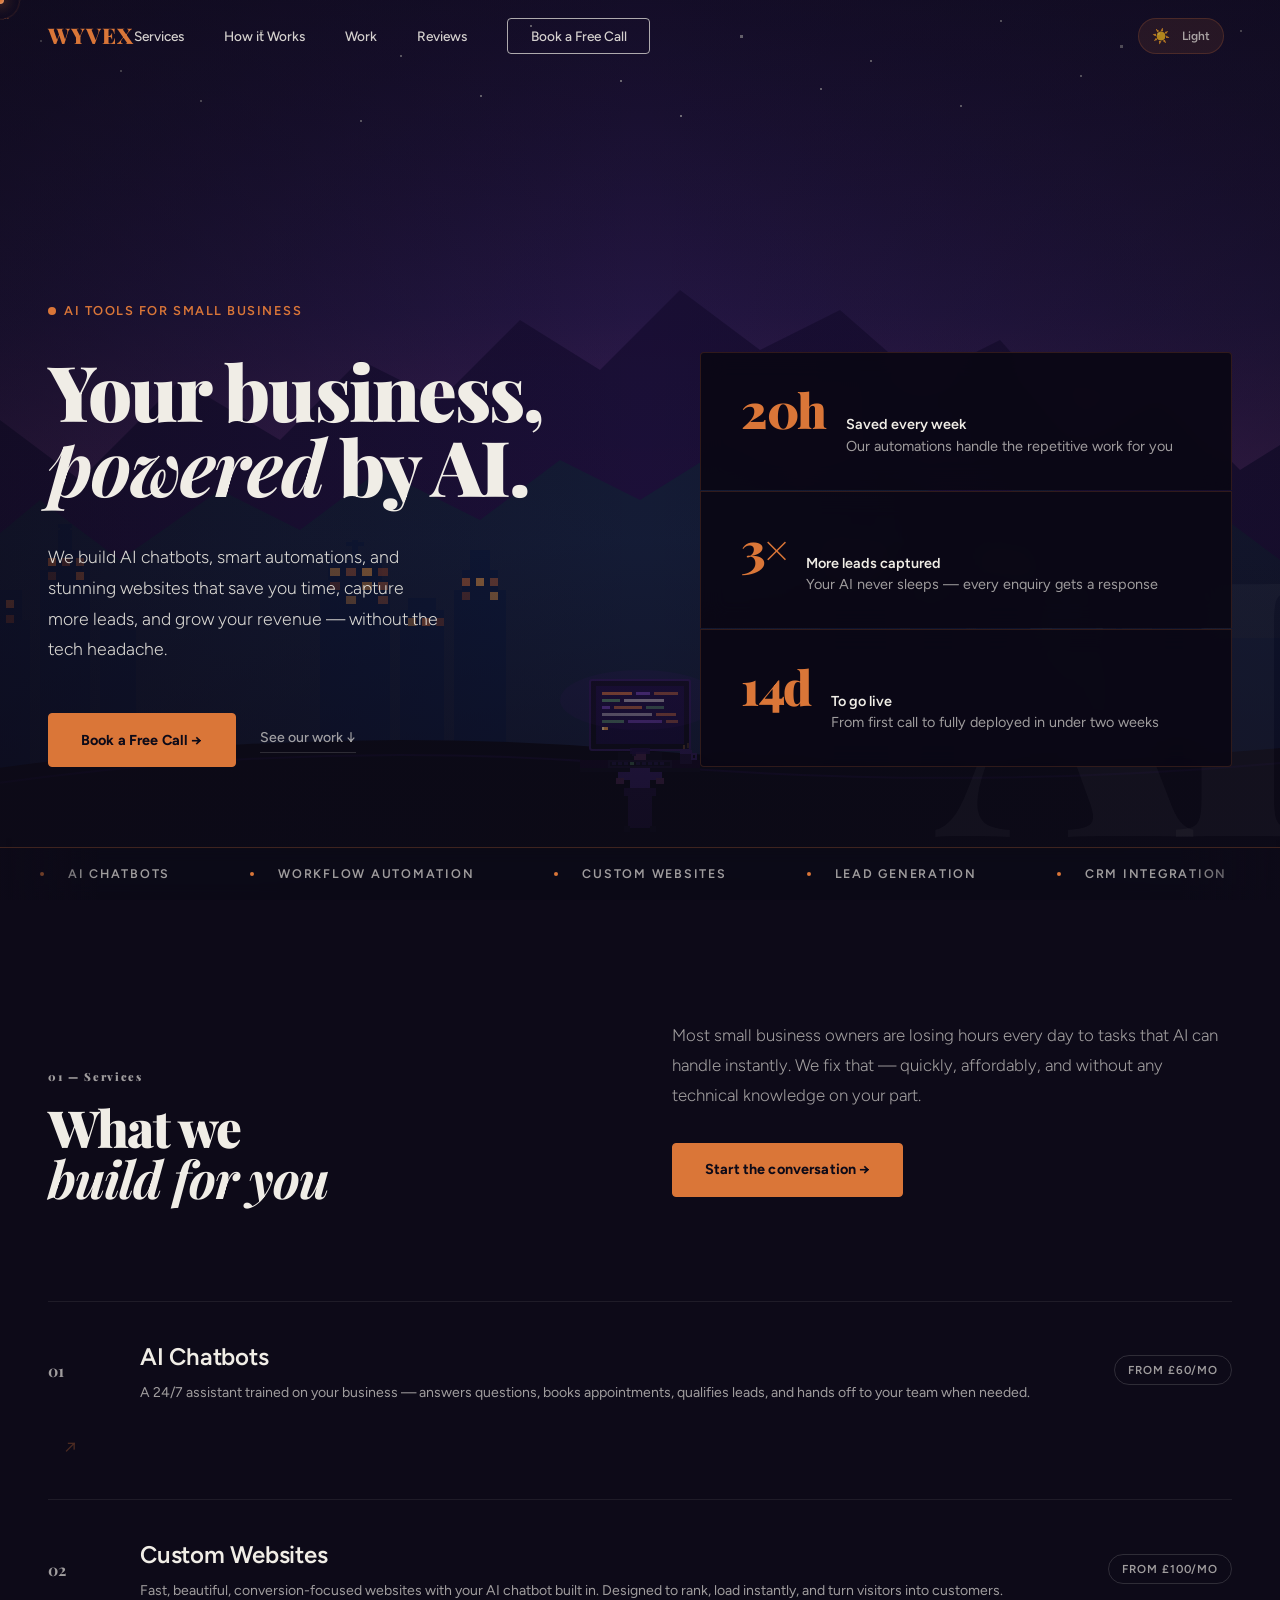
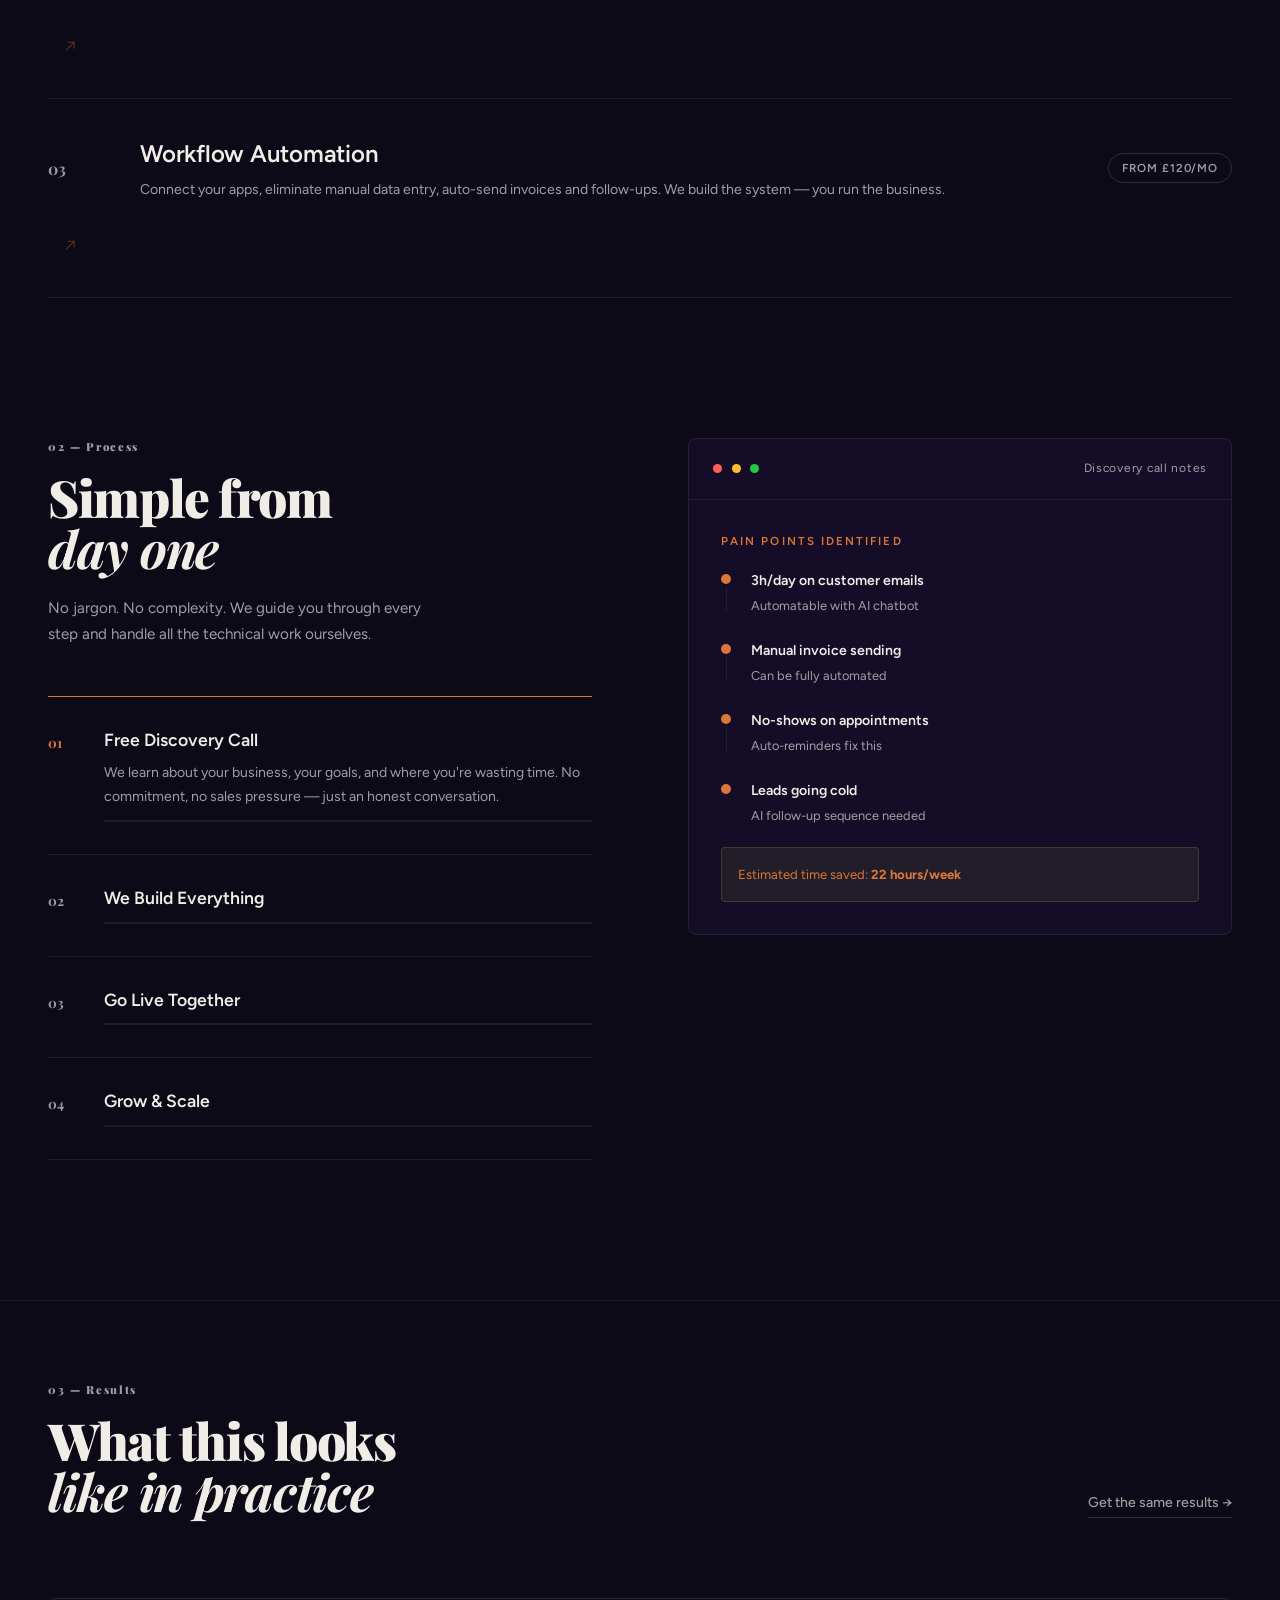
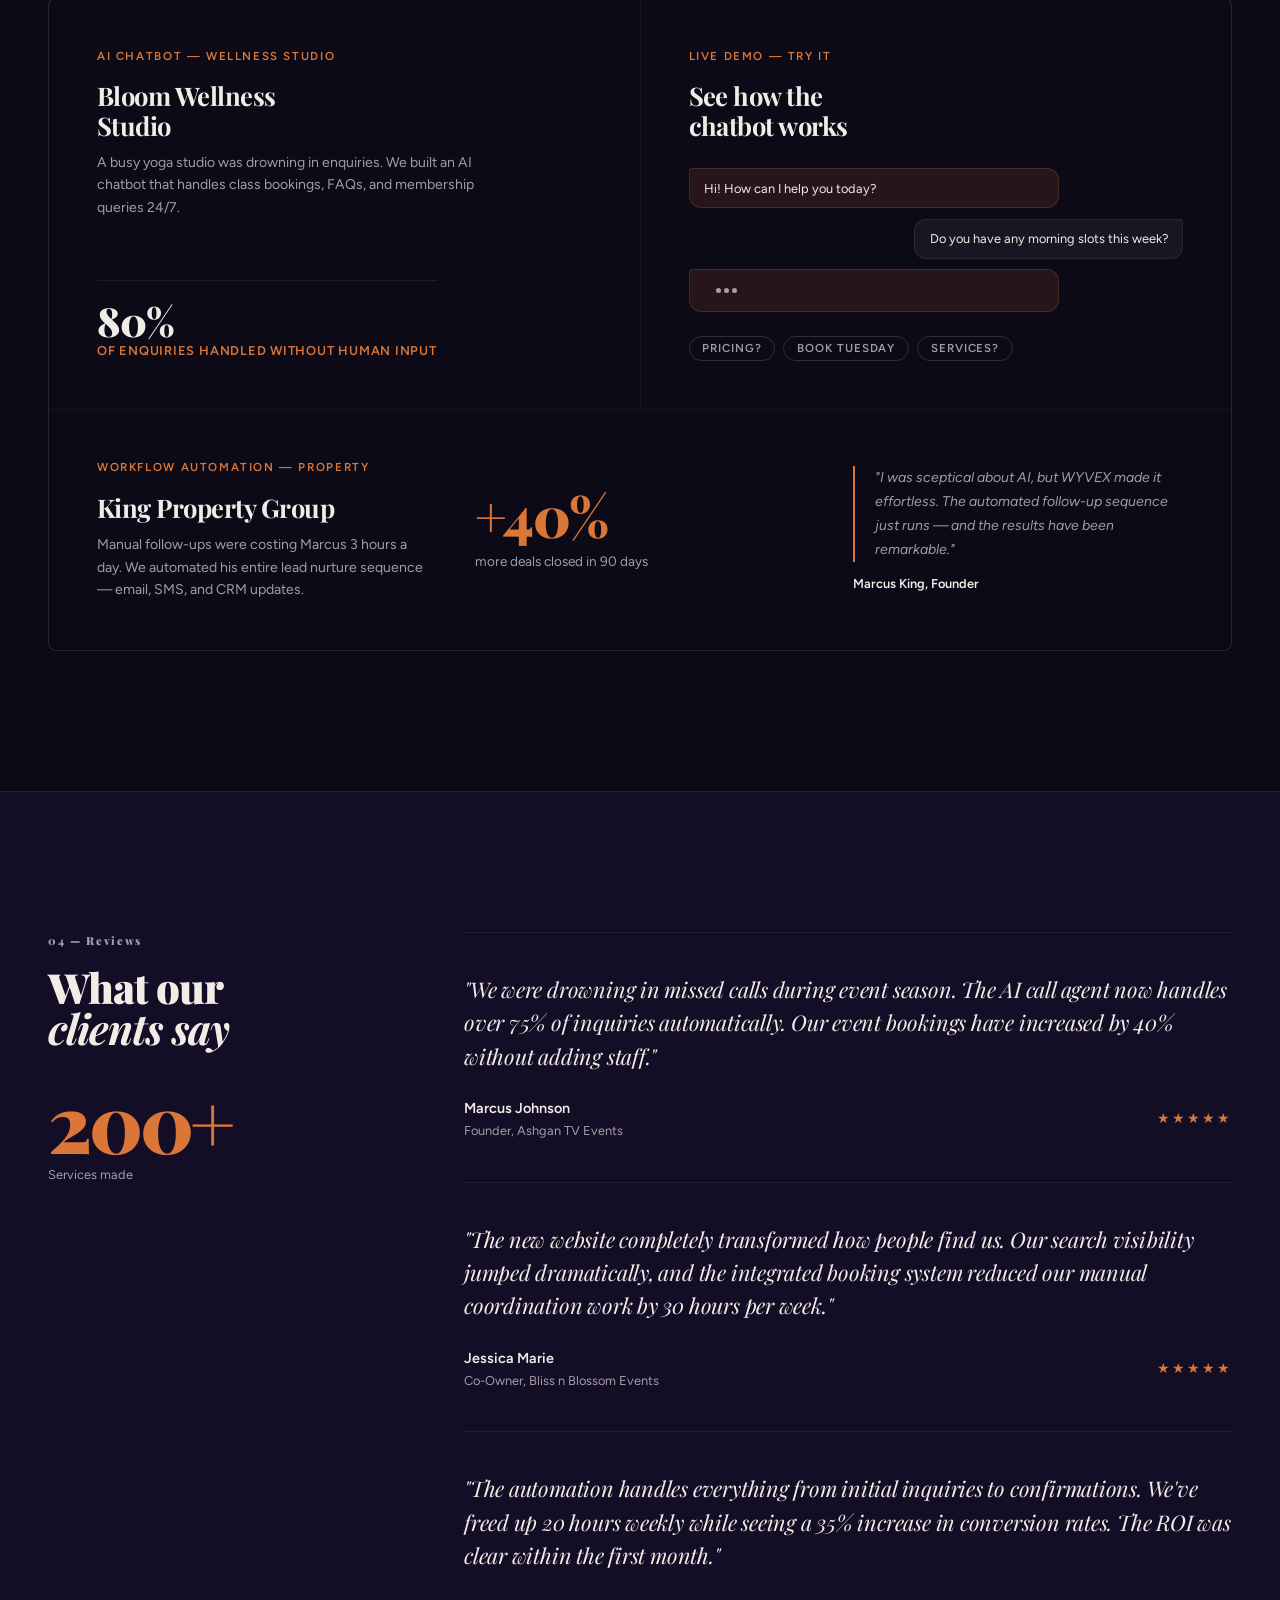
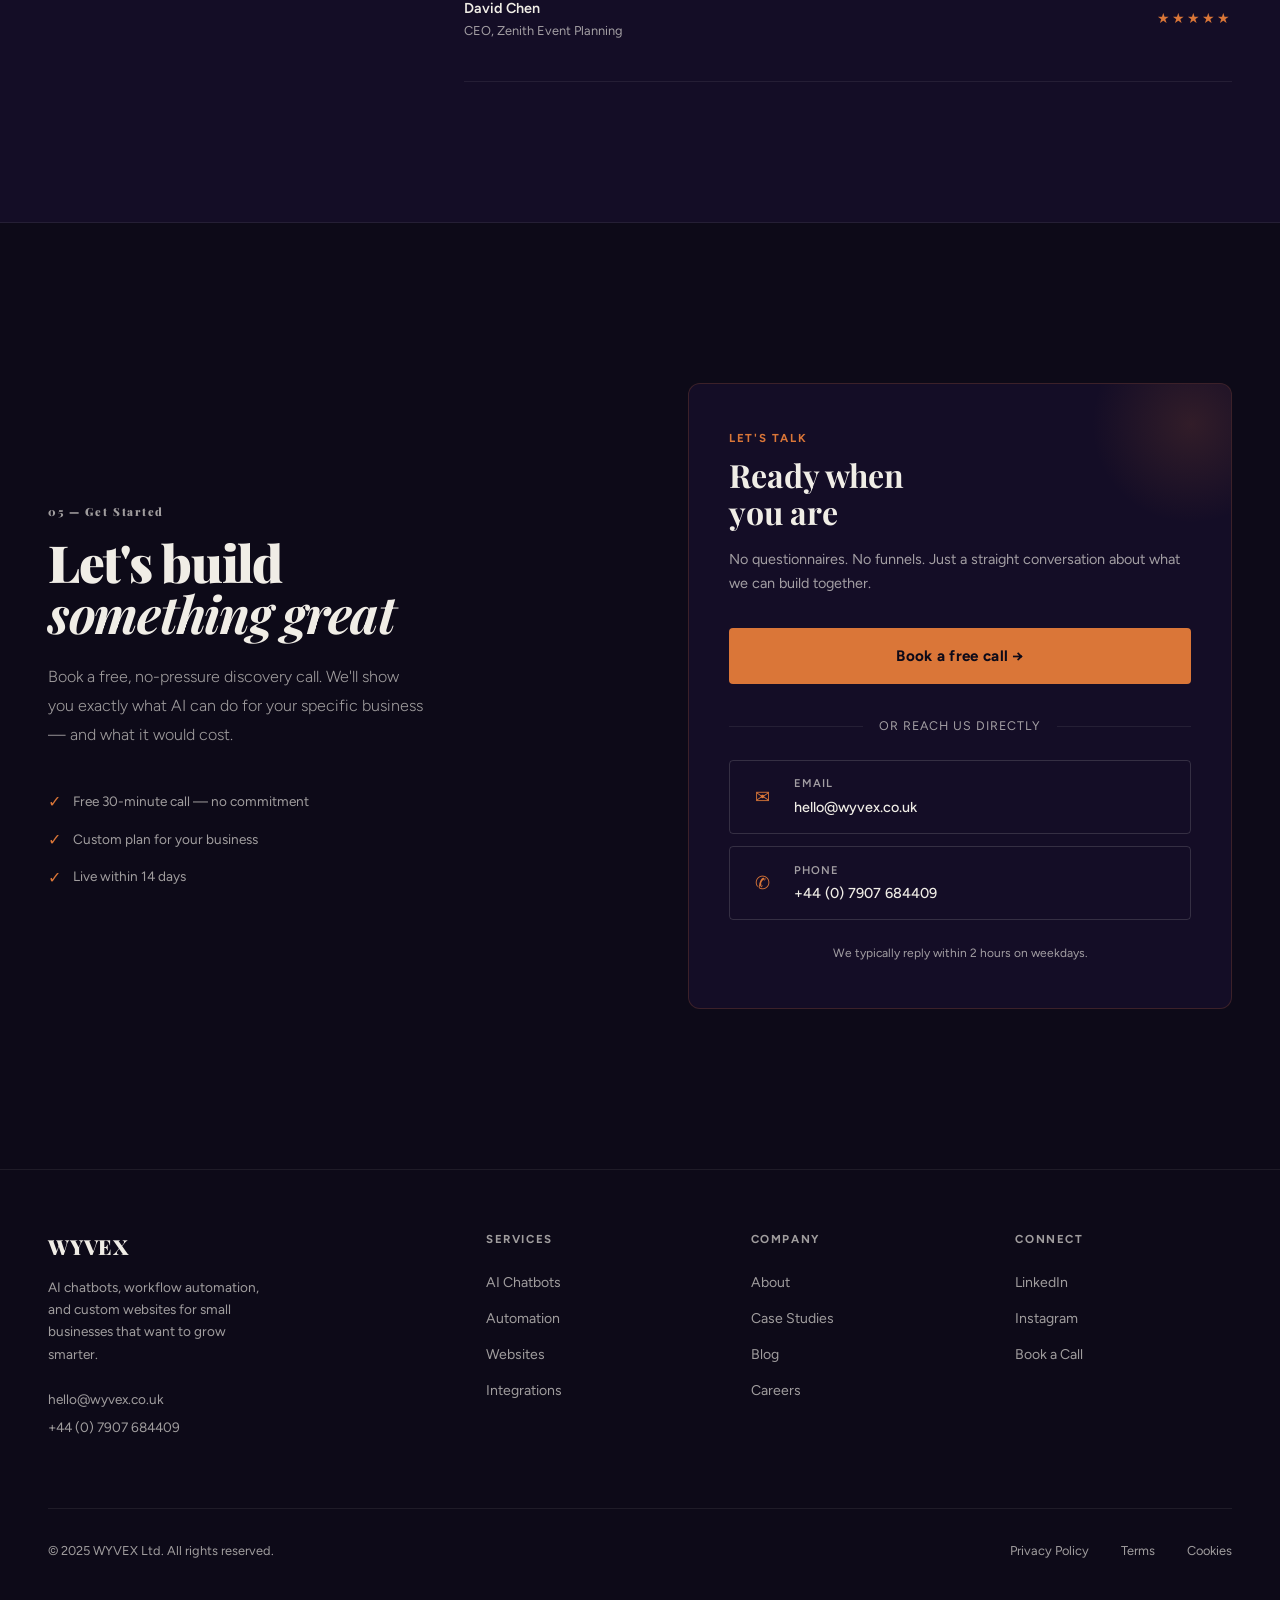
==== commit 96a533c6: "Update to SEO" ====
--- a/index.html
+++ b/index.html
@@ -3,7 +3,63 @@
 <head>
   <meta charset="UTF-8"/>
   <meta name="viewport" content="width=device-width, initial-scale=1.0"/>
-  <title>WYVEX — AI Tools for Growing Businesses</title>
+
+  <!-- ─── PRIMARY SEO ───────────────────────── -->
+  <title>WYVEX | AI Chatbots, Automation &amp; Websites for Small Business</title>
+  <meta name="description" content="WYVEX builds AI chatbots, smart workflow automation, and custom websites that save your business 20+ hours a week. Live in 14 days. Free discovery call."/>
+  <meta name="keywords" content="AI chatbot for small business, workflow automation, custom website design, AI tools UK, business automation, WYVEX"/>
+  <meta name="author" content="WYVEX"/>
+  <meta name="robots" content="index, follow, max-snippet:-1, max-image-preview:large, max-video-preview:-1"/>
+  <link rel="canonical" href="https://wyvex.co.uk/"/>
+
+  <!-- ─── FAVICON ───────────────────────────── -->
+  <link rel="icon" type="image/svg+xml" href="images/favicon.svg"/>
+  <link rel="apple-touch-icon" href="images/favicon.svg"/>
+  <meta name="theme-color" content="#0D0A18"/>
+
+  <!-- ─── OPEN GRAPH (Google rich results, social previews) ── -->
+  <meta property="og:type" content="website"/>
+  <meta property="og:site_name" content="WYVEX"/>
+  <meta property="og:title" content="WYVEX | AI Chatbots, Automation &amp; Websites for Small Business"/>
+  <meta property="og:description" content="AI chatbots, workflow automation, and custom websites that save you 20+ hours a week. Live in 14 days. Book a free call."/>
+  <meta property="og:url" content="https://wyvex.co.uk/"/>
+  <meta property="og:image" content="https://wyvex.co.uk/images/og-image.svg"/>
+  <meta property="og:image:width" content="1200"/>
+  <meta property="og:image:height" content="630"/>
+  <meta property="og:image:alt" content="WYVEX — AI Tools for Small Business"/>
+  <meta property="og:locale" content="en_GB"/>
+
+  <!-- ─── TWITTER CARD ─────────────────────── -->
+  <meta name="twitter:card" content="summary_large_image"/>
+  <meta name="twitter:title" content="WYVEX | AI Chatbots, Automation &amp; Websites for Small Business"/>
+  <meta name="twitter:description" content="AI chatbots, workflow automation, and custom websites. Save 20+ hours a week. Live in 14 days."/>
+  <meta name="twitter:image" content="https://wyvex.co.uk/images/og-image.svg"/>
+  <meta name="twitter:image:alt" content="WYVEX — AI Tools for Small Business"/>
+
+  <!-- ─── STRUCTURED DATA (JSON-LD) ────────── -->
+  <script type="application/ld+json">
+  {
+    "@context": "https://schema.org",
+    "@type": "ProfessionalService",
+    "name": "WYVEX",
+    "url": "https://wyvex.co.uk",
+    "logo": "https://wyvex.co.uk/images/favicon.svg",
+    "image": "https://wyvex.co.uk/images/og-image.svg",
+    "description": "WYVEX builds AI chatbots, workflow automation systems, and custom websites for small businesses. Save 20+ hours a week and go live in 14 days.",
+    "telephone": "+447907684409",
+    "email": "hello@wyvex.co.uk",
+    "address": {
+      "@type": "PostalAddress",
+      "addressCountry": "GB"
+    },
+    "priceRange": "££",
+    "areaServed": "GB",
+    "serviceType": ["AI Chatbot Development", "Workflow Automation", "Website Design", "System Integrations"],
+    "sameAs": []
+  }
+  </script>
+
+  <!-- ─── FONTS & STYLES ────────────────────── -->
   <link rel="preconnect" href="https://fonts.googleapis.com"/>
   <link rel="preconnect" href="https://fonts.gstatic.com" crossorigin/>
   <link href="https://fonts.googleapis.com/css2?family=Playfair+Display:ital,wght@0,400;0,700;0,900;1,400;1,700&family=Figtree:wght@300;400;500;600&display=swap" rel="stylesheet"/>
